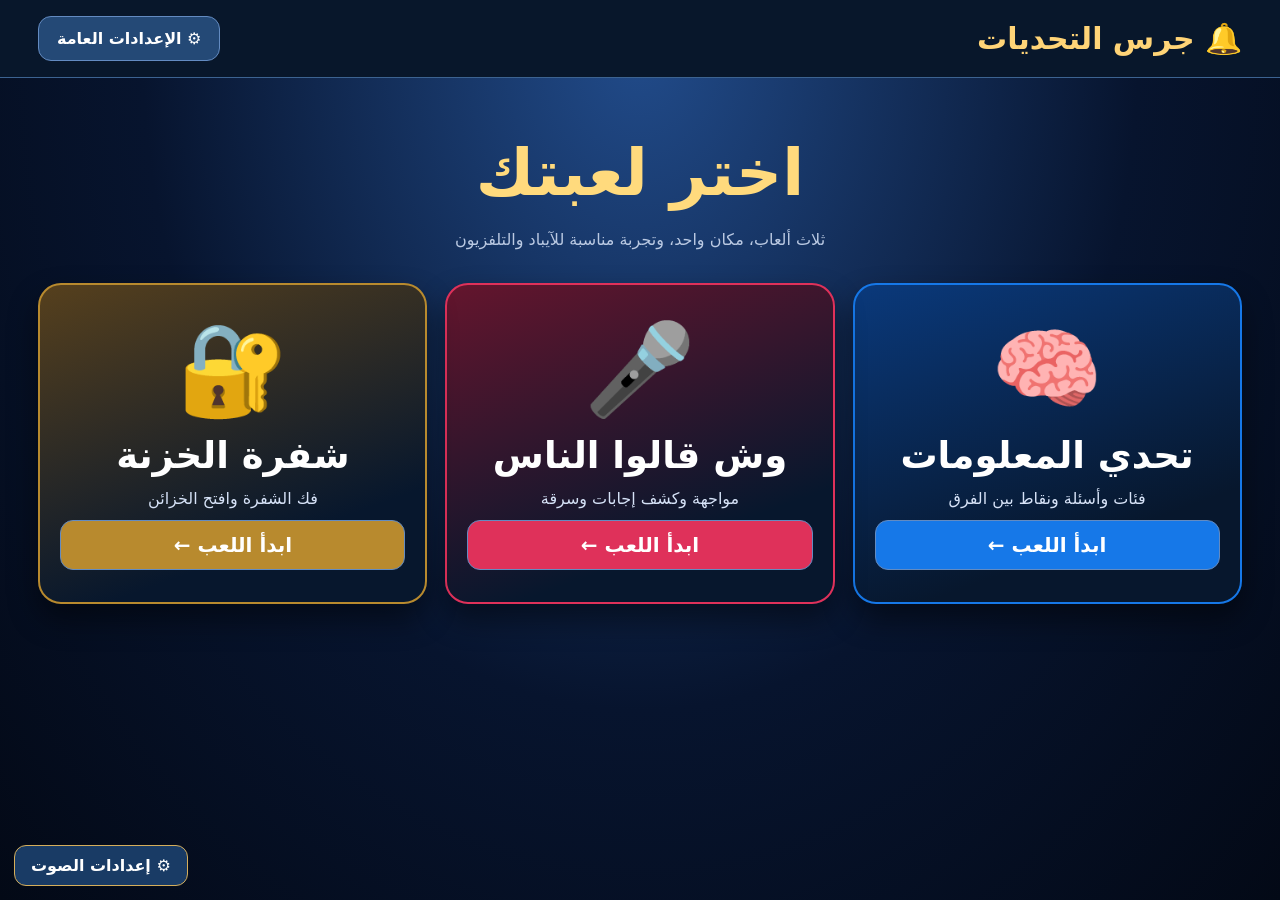
==== index.html @ b18ae9ab "Add files via upload" ====
<!doctype html><html lang="ar" dir="rtl"><head><link rel="apple-touch-icon" sizes="180x180" href="./apple-touch-icon.png"><link rel="icon" type="image/png" href="./favicon.png"><link rel="manifest" href="./manifest.webmanifest"><meta charset="utf-8"><meta name="viewport" content="width=device-width,initial-scale=1,viewport-fit=cover"><title>جرس التحديات | الألعاب الثلاث</title><style>:root{font-family:system-ui,Tahoma,sans-serif;color:#fff;background:#061329}*{box-sizing:border-box}body{margin:0;background:radial-gradient(ellipse at 50% 5%,#214b8a,#07142e 55%,#030916);min-height:100vh}header{display:flex;align-items:center;justify-content:space-between;gap:12px;padding:16px clamp(12px,3vw,38px);background:#08172b;border-bottom:1px solid #3c6391;position:sticky;top:0;z-index:3}header strong{color:#ffd477;font-size:clamp(19px,3vw,30px)}button,a.btn{font:inherit;cursor:pointer;border:1px solid #638bc1;color:#fff;background:#244976;padding:12px 18px;border-radius:13px;font-weight:750}button:focus-visible,a:focus-visible{outline:3px solid #ffda76}main{max-width:1400px;margin:auto;padding:clamp(16px,3vw,40px)}h1{text-align:center;color:#ffda7d;font-size:clamp(32px,5vw,64px);margin:20px 0}p.intro{text-align:center;color:#bbcae3}.cards{display:grid;grid-template-columns:repeat(3,minmax(0,1fr));gap:18px;margin:34px 0}.card{border:2px solid var(--edge);border-radius:23px;background:linear-gradient(160deg,var(--glow),#07172d 75%);padding:32px 20px;min-height:300px;text-align:center;box-shadow:0 15px 30px #0007;display:flex;flex-direction:column;align-items:center;justify-content:space-between;gap:12px}.card .emoji{font-size:clamp(60px,7vw,94px)}.card h2{font-size:clamp(24px,3vw,37px);margin:0}.card p{color:#d6e2f7;margin:0}.card button{width:100%;background:var(--edge);color:#fff;font-size:20px}.panel{max-width:620px;margin:20px auto;background:#102442;border:1px solid #547bb0;border-radius:20px;padding:24px}.setting{display:flex;align-items:center;justify-content:space-between;gap:16px;padding:15px 0;border-bottom:1px solid #ffffff20}.setting input{width:24px;height:24px;accent-color:#ffc75c}.note{color:#b7c9e4;font-size:14px;line-height:1.8}#player{display:none}#player.active{display:block}#playerbar{display:flex;justify-content:space-between;align-items:center;gap:10px;flex-wrap:wrap;padding:10px 16px;background:#0a1b34}#frame{display:block;width:100%;height:calc(100dvh - 78px);min-height:650px;border:0;background:#061329}body.playing header,body.playing main{display:none}body.playing #player{display:block}body.playing{overflow:hidden}body.playing #frame{height:calc(100dvh - 70px);min-height:0}@media(max-width:850px){.cards{grid-template-columns:1fr}.card{min-height:210px;padding:22px}.card .emoji{font-size:65px}header{flex-wrap:wrap}}@media(prefers-reduced-motion:reduce){*{animation:none!important;transition:none!important}}</style><script src="jaras-audio.js" defer></script></head><body><header><strong>🔔 جرس التحديات</strong><button onclick="openSettings()">⚙️ الإعدادات العامة</button></header><main id="home"><h1>اختر لعبتك</h1><p class="intro">ثلاث ألعاب، مكان واحد، وتجربة مناسبة للآيباد والتلفزيون</p><div class="cards"><section class="card" style="--edge:#1678e8;--glow:#0a397b"><div class="emoji">🧠</div><h2>تحدي المعلومات</h2><p>فئات وأسئلة ونقاط بين الفرق</p><button onclick="launch('tahaddi_almalomat')">ابدأ اللعب ←</button></section><section class="card" style="--edge:#df315a;--glow:#64152d"><div class="emoji">🎤</div><h2>وش قالوا الناس</h2><p>مواجهة وكشف إجابات وسرقة</p><button onclick="launch('wesh_galou_alnas')">ابدأ اللعب ←</button></section><section class="card" style="--edge:#b88a2e;--glow:#56401d"><div class="emoji">🔐</div><h2>شفرة الخزنة</h2><p>فك الشفرة وافتح الخزائن</p><button onclick="launch('iftah_alkhazna')">ابدأ اللعب ←</button></section></div><section id="settings" class="panel" hidden><h2>⚙️ الإعدادات العامة</h2><label class="setting">🔊 تشغيل المؤثرات الصوتية <input id="sound" type="checkbox" checked></label><label class="setting">✨ تشغيل الأنيميشن <input id="motion" type="checkbox" checked></label><label class="setting">🖥️ فتح اللعبة بملء الشاشة <input id="full" type="checkbox"></label><p class="note">تُحفظ الخيارات في هذا المتصفح. بعض الألعاب لها تحكم صوتي داخلي مستقل، لذلك قد تحتاج إلى كتمه داخل اللعبة أيضاً. إعدادات المباراة وFirebase تبقى داخل كل لعبة للحفاظ على وظائفها.</p><button onclick="saveSettings()">حفظ الإعدادات</button></section></main><div id="player"><div id="playerbar"><button onclick="backHome()">⌂ قائمة الألعاب</button><strong id="gameTitle">اللعبة</strong><button onclick="toggleFullscreen()">⛶ ملء الشاشة</button></div><iframe id="frame" title="اللعبة" allow="fullscreen; autoplay" allowfullscreen></iframe></div><script>const games={tahaddi_almalomat:'تحدي المعلومات',wesh_galou_alnas:'وش قالوا الناس',iftah_alkhazna:'شفرة الخزنة'};const key='jaras_global_settings';function prefs(){try{return JSON.parse(localStorage.getItem(key)||'{}')}catch(e){return {}}}function openSettings(){let el=document.getElementById('settings');el.hidden=!el.hidden;const p=prefs();document.getElementById('sound').checked=p.sound!==false;document.getElementById('motion').checked=p.motion!==false;document.getElementById('full').checked=p.full===true}function saveSettings(){let p={sound:document.getElementById('sound').checked,motion:document.getElementById('motion').checked,full:document.getElementById('full').checked};localStorage.setItem(key,JSON.stringify(p));if(!p.sound){localStorage.setItem('khazna_sound_v8','off');localStorage.setItem('jaras_sound_muted','1');localStorage.setItem('jaras_champ_mute','1')}else{localStorage.setItem('khazna_sound_v8','on');localStorage.setItem('jaras_sound_muted','0');localStorage.setItem('jaras_champ_mute','0')}document.getElementById('settings').hidden=true}function launch(id){if(!games[id])return;document.getElementById('gameTitle').textContent=games[id];document.getElementById('frame').src=({tahaddi_almalomat:'trivia.html',wesh_galou_alnas:'feud.html',iftah_alkhazna:'vault.html'})[id];document.body.classList.add('playing');if(prefs().full)toggleFullscreen()}function backHome(){document.body.classList.remove('playing');document.getElementById('frame').src='about:blank';if(document.fullscreenElement)document.exitFullscreen().catch(()=>{})}function toggleFullscreen(){if(document.fullscreenElement)document.exitFullscreen().catch(()=>{});else document.documentElement.requestFullscreen?.().catch(()=>{})}</script><style>#jarasAudioControls{position:fixed;bottom:14px;left:14px;z-index:99999;font:16px system-ui;direction:rtl}#jarasAudioControls button{background:#193b65;color:white;border:1px solid #d5ae5b;border-radius:12px;padding:10px 16px;cursor:pointer}#jarasAudioPanel{display:none;background:#0b1d37;color:white;border:1px solid #c8a44b;padding:18px;border-radius:16px;min-width:250px;box-shadow:0 8px 40px #0009}#jarasAudioPanel label{display:block;margin:14px 0}#jarasAudioPanel input[type=range]{width:100%}</style><div id="jarasAudioControls"><div id="jarasAudioPanel" role="group" aria-label="إعدادات الصوت العامة"><b>🔊 صوت الألعاب الثلاث</b><label><input type="checkbox" id="jaEnable"> تشغيل الأصوات</label><label>مستوى الصوت: <span id="jaValue">90%</span><input id="jaVolume" type="range" min="0" max="100" value="90"></label><label><input type="checkbox" id="jaCountdown"> صوت العد التنازلي</label><button id="jaTest" type="button">▶ تجربة الصوت</button><button id="jaClose" type="button">إغلاق</button></div><button id="jaOpen" type="button">⚙️ إعدادات الصوت</button></div><script>(function(){function ready(){const $=id=>document.getElementById(id),api=window.JarasAudio;if(!api)return;const panel=$('jarasAudioPanel'),v=$('jaVolume'),en=$('jaEnable'),cd=$('jaCountdown');function sync(){let s=api.getSettings();en.checked=s.enabled;v.value=s.volume;cd.checked=s.countdown;$('jaValue').textContent=s.volume+'%'}$('jaOpen').onclick=()=>{sync();panel.style.display=panel.style.display==='block'?'none':'block'};$('jaClose').onclick=()=>panel.style.display='none';en.onchange=()=>api.setSettings({enabled:en.checked});cd.onchange=()=>api.setSettings({countdown:cd.checked});v.oninput=()=>{$('jaValue').textContent=v.value+'%';api.setSettings({volume:Number(v.value)})};$('jaTest').onclick=()=>{api.unlock();api.play('win')};sync()}if(document.readyState==='loading')document.addEventListener('DOMContentLoaded',ready);else ready()})();</script></body></html>
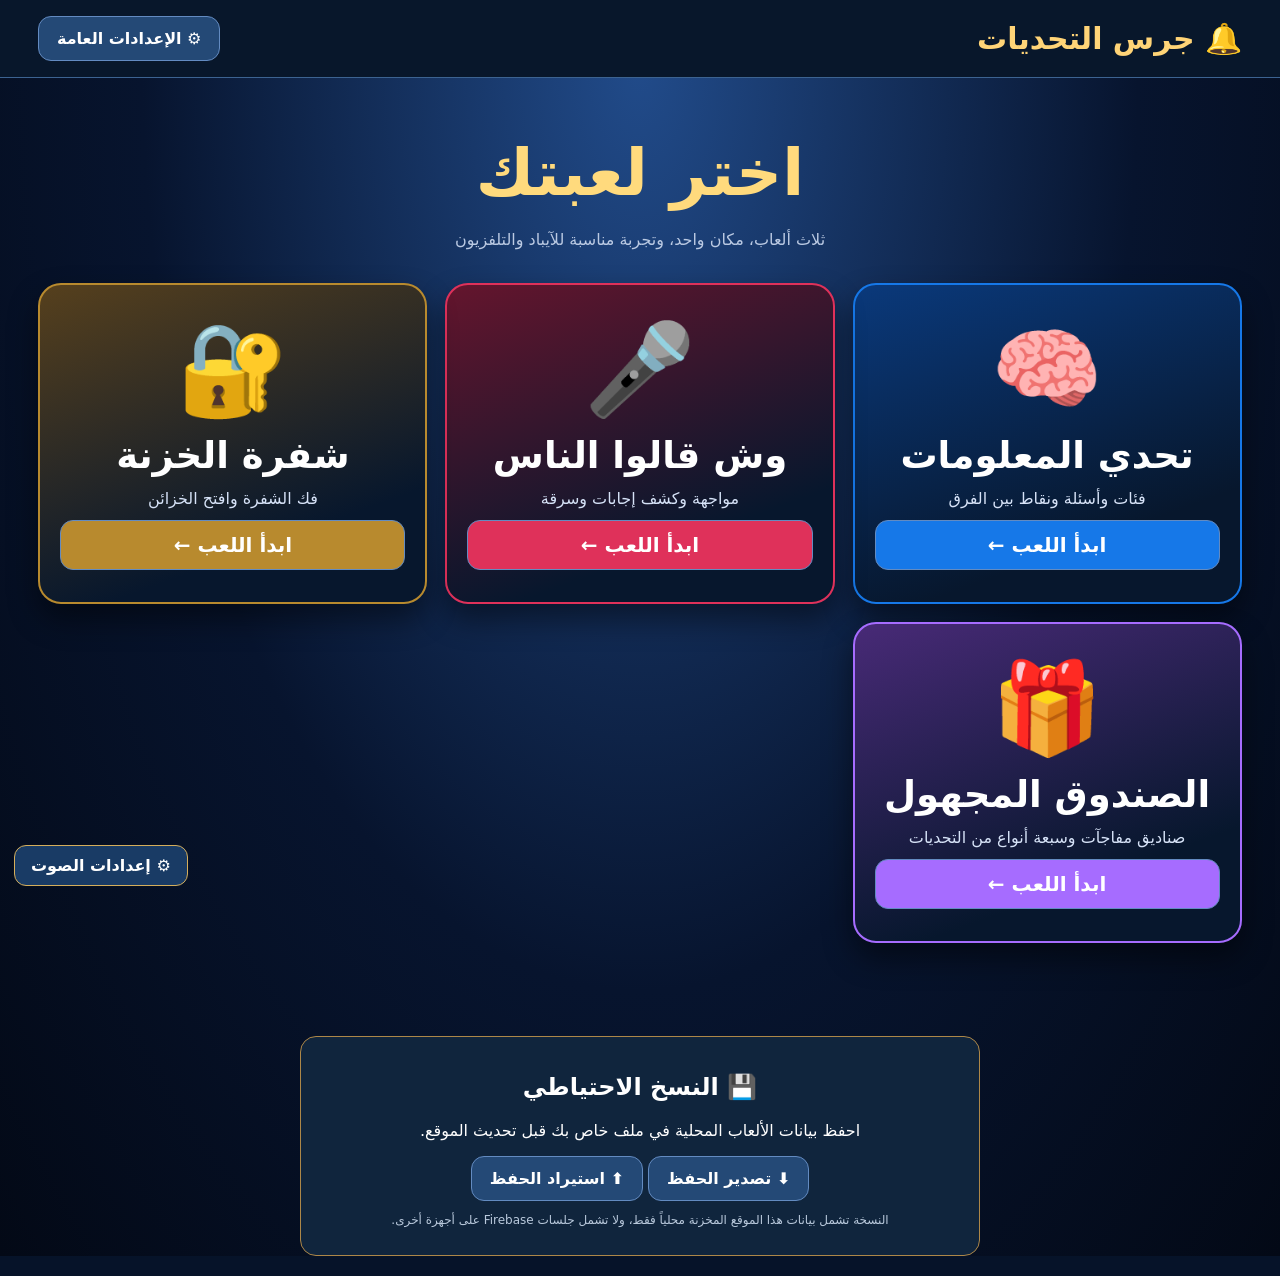
==== commit 14df683e: "Add files via upload" ====
--- a/index.html
+++ b/index.html
@@ -1 +1 @@
-<!doctype html><html lang="ar" dir="rtl"><head><link rel="apple-touch-icon" sizes="180x180" href="./apple-touch-icon.png"><link rel="icon" type="image/png" href="./favicon.png"><link rel="manifest" href="./manifest.webmanifest"><meta charset="utf-8"><meta name="viewport" content="width=device-width,initial-scale=1,viewport-fit=cover"><title>جرس التحديات | الألعاب الثلاث</title><style>:root{font-family:system-ui,Tahoma,sans-serif;color:#fff;background:#061329}*{box-sizing:border-box}body{margin:0;background:radial-gradient(ellipse at 50% 5%,#214b8a,#07142e 55%,#030916);min-height:100vh}header{display:flex;align-items:center;justify-content:space-between;gap:12px;padding:16px clamp(12px,3vw,38px);background:#08172b;border-bottom:1px solid #3c6391;position:sticky;top:0;z-index:3}header strong{color:#ffd477;font-size:clamp(19px,3vw,30px)}button,a.btn{font:inherit;cursor:pointer;border:1px solid #638bc1;color:#fff;background:#244976;padding:12px 18px;border-radius:13px;font-weight:750}button:focus-visible,a:focus-visible{outline:3px solid #ffda76}main{max-width:1400px;margin:auto;padding:clamp(16px,3vw,40px)}h1{text-align:center;color:#ffda7d;font-size:clamp(32px,5vw,64px);margin:20px 0}p.intro{text-align:center;color:#bbcae3}.cards{display:grid;grid-template-columns:repeat(3,minmax(0,1fr));gap:18px;margin:34px 0}.card{border:2px solid var(--edge);border-radius:23px;background:linear-gradient(160deg,var(--glow),#07172d 75%);padding:32px 20px;min-height:300px;text-align:center;box-shadow:0 15px 30px #0007;display:flex;flex-direction:column;align-items:center;justify-content:space-between;gap:12px}.card .emoji{font-size:clamp(60px,7vw,94px)}.card h2{font-size:clamp(24px,3vw,37px);margin:0}.card p{color:#d6e2f7;margin:0}.card button{width:100%;background:var(--edge);color:#fff;font-size:20px}.panel{max-width:620px;margin:20px auto;background:#102442;border:1px solid #547bb0;border-radius:20px;padding:24px}.setting{display:flex;align-items:center;justify-content:space-between;gap:16px;padding:15px 0;border-bottom:1px solid #ffffff20}.setting input{width:24px;height:24px;accent-color:#ffc75c}.note{color:#b7c9e4;font-size:14px;line-height:1.8}#player{display:none}#player.active{display:block}#playerbar{display:flex;justify-content:space-between;align-items:center;gap:10px;flex-wrap:wrap;padding:10px 16px;background:#0a1b34}#frame{display:block;width:100%;height:calc(100dvh - 78px);min-height:650px;border:0;background:#061329}body.playing header,body.playing main{display:none}body.playing #player{display:block}body.playing{overflow:hidden}body.playing #frame{height:calc(100dvh - 70px);min-height:0}@media(max-width:850px){.cards{grid-template-columns:1fr}.card{min-height:210px;padding:22px}.card .emoji{font-size:65px}header{flex-wrap:wrap}}@media(prefers-reduced-motion:reduce){*{animation:none!important;transition:none!important}}</style><script src="jaras-audio.js" defer></script></head><body><header><strong>🔔 جرس التحديات</strong><button onclick="openSettings()">⚙️ الإعدادات العامة</button></header><main id="home"><h1>اختر لعبتك</h1><p class="intro">ثلاث ألعاب، مكان واحد، وتجربة مناسبة للآيباد والتلفزيون</p><div class="cards"><section class="card" style="--edge:#1678e8;--glow:#0a397b"><div class="emoji">🧠</div><h2>تحدي المعلومات</h2><p>فئات وأسئلة ونقاط بين الفرق</p><button onclick="launch('tahaddi_almalomat')">ابدأ اللعب ←</button></section><section class="card" style="--edge:#df315a;--glow:#64152d"><div class="emoji">🎤</div><h2>وش قالوا الناس</h2><p>مواجهة وكشف إجابات وسرقة</p><button onclick="launch('wesh_galou_alnas')">ابدأ اللعب ←</button></section><section class="card" style="--edge:#b88a2e;--glow:#56401d"><div class="emoji">🔐</div><h2>شفرة الخزنة</h2><p>فك الشفرة وافتح الخزائن</p><button onclick="launch('iftah_alkhazna')">ابدأ اللعب ←</button></section></div><section id="settings" class="panel" hidden><h2>⚙️ الإعدادات العامة</h2><label class="setting">🔊 تشغيل المؤثرات الصوتية <input id="sound" type="checkbox" checked></label><label class="setting">✨ تشغيل الأنيميشن <input id="motion" type="checkbox" checked></label><label class="setting">🖥️ فتح اللعبة بملء الشاشة <input id="full" type="checkbox"></label><p class="note">تُحفظ الخيارات في هذا المتصفح. بعض الألعاب لها تحكم صوتي داخلي مستقل، لذلك قد تحتاج إلى كتمه داخل اللعبة أيضاً. إعدادات المباراة وFirebase تبقى داخل كل لعبة للحفاظ على وظائفها.</p><button onclick="saveSettings()">حفظ الإعدادات</button></section></main><div id="player"><div id="playerbar"><button onclick="backHome()">⌂ قائمة الألعاب</button><strong id="gameTitle">اللعبة</strong><button onclick="toggleFullscreen()">⛶ ملء الشاشة</button></div><iframe id="frame" title="اللعبة" allow="fullscreen; autoplay" allowfullscreen></iframe></div><script>const games={tahaddi_almalomat:'تحدي المعلومات',wesh_galou_alnas:'وش قالوا الناس',iftah_alkhazna:'شفرة الخزنة'};const key='jaras_global_settings';function prefs(){try{return JSON.parse(localStorage.getItem(key)||'{}')}catch(e){return {}}}function openSettings(){let el=document.getElementById('settings');el.hidden=!el.hidden;const p=prefs();document.getElementById('sound').checked=p.sound!==false;document.getElementById('motion').checked=p.motion!==false;document.getElementById('full').checked=p.full===true}function saveSettings(){let p={sound:document.getElementById('sound').checked,motion:document.getElementById('motion').checked,full:document.getElementById('full').checked};localStorage.setItem(key,JSON.stringify(p));if(!p.sound){localStorage.setItem('khazna_sound_v8','off');localStorage.setItem('jaras_sound_muted','1');localStorage.setItem('jaras_champ_mute','1')}else{localStorage.setItem('khazna_sound_v8','on');localStorage.setItem('jaras_sound_muted','0');localStorage.setItem('jaras_champ_mute','0')}document.getElementById('settings').hidden=true}function launch(id){if(!games[id])return;document.getElementById('gameTitle').textContent=games[id];document.getElementById('frame').src=({tahaddi_almalomat:'trivia.html',wesh_galou_alnas:'feud.html',iftah_alkhazna:'vault.html'})[id];document.body.classList.add('playing');if(prefs().full)toggleFullscreen()}function backHome(){document.body.classList.remove('playing');document.getElementById('frame').src='about:blank';if(document.fullscreenElement)document.exitFullscreen().catch(()=>{})}function toggleFullscreen(){if(document.fullscreenElement)document.exitFullscreen().catch(()=>{});else document.documentElement.requestFullscreen?.().catch(()=>{})}</script><style>#jarasAudioControls{position:fixed;bottom:14px;left:14px;z-index:99999;font:16px system-ui;direction:rtl}#jarasAudioControls button{background:#193b65;color:white;border:1px solid #d5ae5b;border-radius:12px;padding:10px 16px;cursor:pointer}#jarasAudioPanel{display:none;background:#0b1d37;color:white;border:1px solid #c8a44b;padding:18px;border-radius:16px;min-width:250px;box-shadow:0 8px 40px #0009}#jarasAudioPanel label{display:block;margin:14px 0}#jarasAudioPanel input[type=range]{width:100%}</style><div id="jarasAudioControls"><div id="jarasAudioPanel" role="group" aria-label="إعدادات الصوت العامة"><b>🔊 صوت الألعاب الثلاث</b><label><input type="checkbox" id="jaEnable"> تشغيل الأصوات</label><label>مستوى الصوت: <span id="jaValue">90%</span><input id="jaVolume" type="range" min="0" max="100" value="90"></label><label><input type="checkbox" id="jaCountdown"> صوت العد التنازلي</label><button id="jaTest" type="button">▶ تجربة الصوت</button><button id="jaClose" type="button">إغلاق</button></div><button id="jaOpen" type="button">⚙️ إعدادات الصوت</button></div><script>(function(){function ready(){const $=id=>document.getElementById(id),api=window.JarasAudio;if(!api)return;const panel=$('jarasAudioPanel'),v=$('jaVolume'),en=$('jaEnable'),cd=$('jaCountdown');function sync(){let s=api.getSettings();en.checked=s.enabled;v.value=s.volume;cd.checked=s.countdown;$('jaValue').textContent=s.volume+'%'}$('jaOpen').onclick=()=>{sync();panel.style.display=panel.style.display==='block'?'none':'block'};$('jaClose').onclick=()=>panel.style.display='none';en.onchange=()=>api.setSettings({enabled:en.checked});cd.onchange=()=>api.setSettings({countdown:cd.checked});v.oninput=()=>{$('jaValue').textContent=v.value+'%';api.setSettings({volume:Number(v.value)})};$('jaTest').onclick=()=>{api.unlock();api.play('win')};sync()}if(document.readyState==='loading')document.addEventListener('DOMContentLoaded',ready);else ready()})();</script></body></html>+<!doctype html><html lang="ar" dir="rtl"><head><meta charset="utf-8"><meta name="viewport" content="width=device-width,initial-scale=1,viewport-fit=cover"><title>جرس التحديات | الألعاب الثلاث</title><style>:root{font-family:system-ui,Tahoma,sans-serif;color:#fff;background:#061329}*{box-sizing:border-box}body{margin:0;background:radial-gradient(ellipse at 50% 5%,#214b8a,#07142e 55%,#030916);min-height:100vh}header{display:flex;align-items:center;justify-content:space-between;gap:12px;padding:16px clamp(12px,3vw,38px);background:#08172b;border-bottom:1px solid #3c6391;position:sticky;top:0;z-index:3}header strong{color:#ffd477;font-size:clamp(19px,3vw,30px)}button,a.btn{font:inherit;cursor:pointer;border:1px solid #638bc1;color:#fff;background:#244976;padding:12px 18px;border-radius:13px;font-weight:750}button:focus-visible,a:focus-visible{outline:3px solid #ffda76}main{max-width:1400px;margin:auto;padding:clamp(16px,3vw,40px)}h1{text-align:center;color:#ffda7d;font-size:clamp(32px,5vw,64px);margin:20px 0}p.intro{text-align:center;color:#bbcae3}.cards{display:grid;grid-template-columns:repeat(3,minmax(0,1fr));gap:18px;margin:34px 0}.card{border:2px solid var(--edge);border-radius:23px;background:linear-gradient(160deg,var(--glow),#07172d 75%);padding:32px 20px;min-height:300px;text-align:center;box-shadow:0 15px 30px #0007;display:flex;flex-direction:column;align-items:center;justify-content:space-between;gap:12px}.card .emoji{font-size:clamp(60px,7vw,94px)}.card h2{font-size:clamp(24px,3vw,37px);margin:0}.card p{color:#d6e2f7;margin:0}.card button{width:100%;background:var(--edge);color:#fff;font-size:20px}.panel{max-width:620px;margin:20px auto;background:#102442;border:1px solid #547bb0;border-radius:20px;padding:24px}.setting{display:flex;align-items:center;justify-content:space-between;gap:16px;padding:15px 0;border-bottom:1px solid #ffffff20}.setting input{width:24px;height:24px;accent-color:#ffc75c}.note{color:#b7c9e4;font-size:14px;line-height:1.8}#player{display:none}#player.active{display:block}#playerbar{display:flex;justify-content:space-between;align-items:center;gap:10px;flex-wrap:wrap;padding:10px 16px;background:#0a1b34}#frame{display:block;width:100%;height:calc(100dvh - 78px);min-height:650px;border:0;background:#061329}body.playing header,body.playing main{display:none}body.playing #player{display:block}body.playing{overflow:hidden}body.playing #frame{height:calc(100dvh - 70px);min-height:0}@media(max-width:850px){.cards{grid-template-columns:1fr}.card{min-height:210px;padding:22px}.card .emoji{font-size:65px}header{flex-wrap:wrap}}@media(prefers-reduced-motion:reduce){*{animation:none!important;transition:none!important}}</style><script src="jaras-audio.js" defer></script></head><body><header><strong>🔔 جرس التحديات</strong><button onclick="openSettings()">⚙️ الإعدادات العامة</button></header><main id="home"><h1>اختر لعبتك</h1><p class="intro">ثلاث ألعاب، مكان واحد، وتجربة مناسبة للآيباد والتلفزيون</p><div class="cards"><section class="card" style="--edge:#1678e8;--glow:#0a397b"><div class="emoji">🧠</div><h2>تحدي المعلومات</h2><p>فئات وأسئلة ونقاط بين الفرق</p><button onclick="launch('tahaddi_almalomat')">ابدأ اللعب ←</button></section><section class="card" style="--edge:#df315a;--glow:#64152d"><div class="emoji">🎤</div><h2>وش قالوا الناس</h2><p>مواجهة وكشف إجابات وسرقة</p><button onclick="launch('wesh_galou_alnas')">ابدأ اللعب ←</button></section><section class="card" style="--edge:#b88a2e;--glow:#56401d"><div class="emoji">🔐</div><h2>شفرة الخزنة</h2><p>فك الشفرة وافتح الخزائن</p><button onclick="launch('iftah_alkhazna')">ابدأ اللعب ←</button></section><section class="card" style="--edge:#a66cff;--glow:#482a77"><div class="emoji">🎁</div><h2>الصندوق المجهول</h2><p>صناديق مفاجآت وسبعة أنواع من التحديات</p><button onclick="launch('mystery_box')">ابدأ اللعب ←</button></section></div><section id="settings" class="panel" hidden><h2>⚙️ الإعدادات العامة</h2><label class="setting">🔊 تشغيل المؤثرات الصوتية <input id="sound" type="checkbox" checked></label><label class="setting">✨ تشغيل الأنيميشن <input id="motion" type="checkbox" checked></label><label class="setting">🖥️ فتح اللعبة بملء الشاشة <input id="full" type="checkbox"></label><p class="note">تُحفظ الخيارات في هذا المتصفح. بعض الألعاب لها تحكم صوتي داخلي مستقل، لذلك قد تحتاج إلى كتمه داخل اللعبة أيضاً. إعدادات المباراة وFirebase تبقى داخل كل لعبة للحفاظ على وظائفها.</p><button onclick="saveSettings()">حفظ الإعدادات</button></section></main><div id="player"><div id="playerbar"><button onclick="backHome()">⌂ قائمة الألعاب</button><strong id="gameTitle">اللعبة</strong><button onclick="toggleFullscreen()">⛶ ملء الشاشة</button></div><iframe id="frame" title="اللعبة" allow="fullscreen; autoplay" allowfullscreen></iframe></div><script>const games={tahaddi_almalomat:'تحدي المعلومات',wesh_galou_alnas:'وش قالوا الناس',iftah_alkhazna:'شفرة الخزنة',mystery_box:'الصندوق المجهول'};const key='jaras_global_settings';function prefs(){try{return JSON.parse(localStorage.getItem(key)||'{}')}catch(e){return {}}}function openSettings(){let el=document.getElementById('settings');el.hidden=!el.hidden;const p=prefs();document.getElementById('sound').checked=p.sound!==false;document.getElementById('motion').checked=p.motion!==false;document.getElementById('full').checked=p.full===true}function saveSettings(){let p={sound:document.getElementById('sound').checked,motion:document.getElementById('motion').checked,full:document.getElementById('full').checked};localStorage.setItem(key,JSON.stringify(p));if(!p.sound){localStorage.setItem('khazna_sound_v8','off');localStorage.setItem('jaras_sound_muted','1');localStorage.setItem('jaras_champ_mute','1')}else{localStorage.setItem('khazna_sound_v8','on');localStorage.setItem('jaras_sound_muted','0');localStorage.setItem('jaras_champ_mute','0')}document.getElementById('settings').hidden=true}function launch(id){if(!games[id])return;document.getElementById('gameTitle').textContent=games[id];document.getElementById('frame').src=({tahaddi_almalomat:'trivia.html',wesh_galou_alnas:'feud.html',iftah_alkhazna:'vault.html',mystery_box:'mystery.html'})[id];document.body.classList.add('playing');if(prefs().full)toggleFullscreen()}function backHome(){document.body.classList.remove('playing');document.getElementById('frame').src='about:blank';if(document.fullscreenElement)document.exitFullscreen().catch(()=>{})}function toggleFullscreen(){if(document.fullscreenElement)document.exitFullscreen().catch(()=>{});else document.documentElement.requestFullscreen?.().catch(()=>{})}</script><style>#jarasAudioControls{position:fixed;bottom:14px;left:14px;z-index:99999;font:16px system-ui;direction:rtl}#jarasAudioControls button{background:#193b65;color:white;border:1px solid #d5ae5b;border-radius:12px;padding:10px 16px;cursor:pointer}#jarasAudioPanel{display:none;background:#0b1d37;color:white;border:1px solid #c8a44b;padding:18px;border-radius:16px;min-width:250px;box-shadow:0 8px 40px #0009}#jarasAudioPanel label{display:block;margin:14px 0}#jarasAudioPanel input[type=range]{width:100%}</style><div id="jarasAudioControls"><div id="jarasAudioPanel" role="group" aria-label="إعدادات الصوت العامة"><b>🔊 صوت الألعاب الثلاث</b><label><input type="checkbox" id="jaEnable"> تشغيل الأصوات</label><label>مستوى الصوت: <span id="jaValue">90%</span><input id="jaVolume" type="range" min="0" max="100" value="90"></label><label><input type="checkbox" id="jaCountdown"> صوت العد التنازلي</label><button id="jaTest" type="button">▶ تجربة الصوت</button><button id="jaClose" type="button">إغلاق</button></div><button id="jaOpen" type="button">⚙️ إعدادات الصوت</button></div><script>(function(){function ready(){const $=id=>document.getElementById(id),api=window.JarasAudio;if(!api)return;const panel=$('jarasAudioPanel'),v=$('jaVolume'),en=$('jaEnable'),cd=$('jaCountdown');function sync(){let s=api.getSettings();en.checked=s.enabled;v.value=s.volume;cd.checked=s.countdown;$('jaValue').textContent=s.volume+'%'}$('jaOpen').onclick=()=>{sync();panel.style.display=panel.style.display==='block'?'none':'block'};$('jaClose').onclick=()=>panel.style.display='none';en.onchange=()=>api.setSettings({enabled:en.checked});cd.onchange=()=>api.setSettings({countdown:cd.checked});v.oninput=()=>{$('jaValue').textContent=v.value+'%';api.setSettings({volume:Number(v.value)})};$('jaTest').onclick=()=>{api.unlock();api.play('win')};sync()}if(document.readyState==='loading')document.addEventListener('DOMContentLoaded',ready);else ready()})();</script><section id="v53backup" style="margin:20px auto;max-width:680px;text-align:center;background:#10253d;border:1px solid #ad8748;border-radius:16px;padding:16px;color:white"><h2>💾 النسخ الاحتياطي</h2><p>احفظ بيانات الألعاب المحلية في ملف خاص بك قبل تحديث الموقع.</p><button id="v53export">⬇️ تصدير الحفظ</button> <button id="v53import">⬆️ استيراد الحفظ</button><input type="file" id="v53file" accept="application/json" hidden><p style="font-size:12px;color:#b9c9dc">النسخة تشمل بيانات هذا الموقع المخزنة محلياً فقط، ولا تشمل جلسات Firebase على أجهزة أخرى.</p></section><script src="jaras-v53.js"></script><script>if('serviceWorker' in navigator)window.addEventListener('load',()=>navigator.serviceWorker.register('./service-worker.js').catch(()=>{}));</script></body></html>
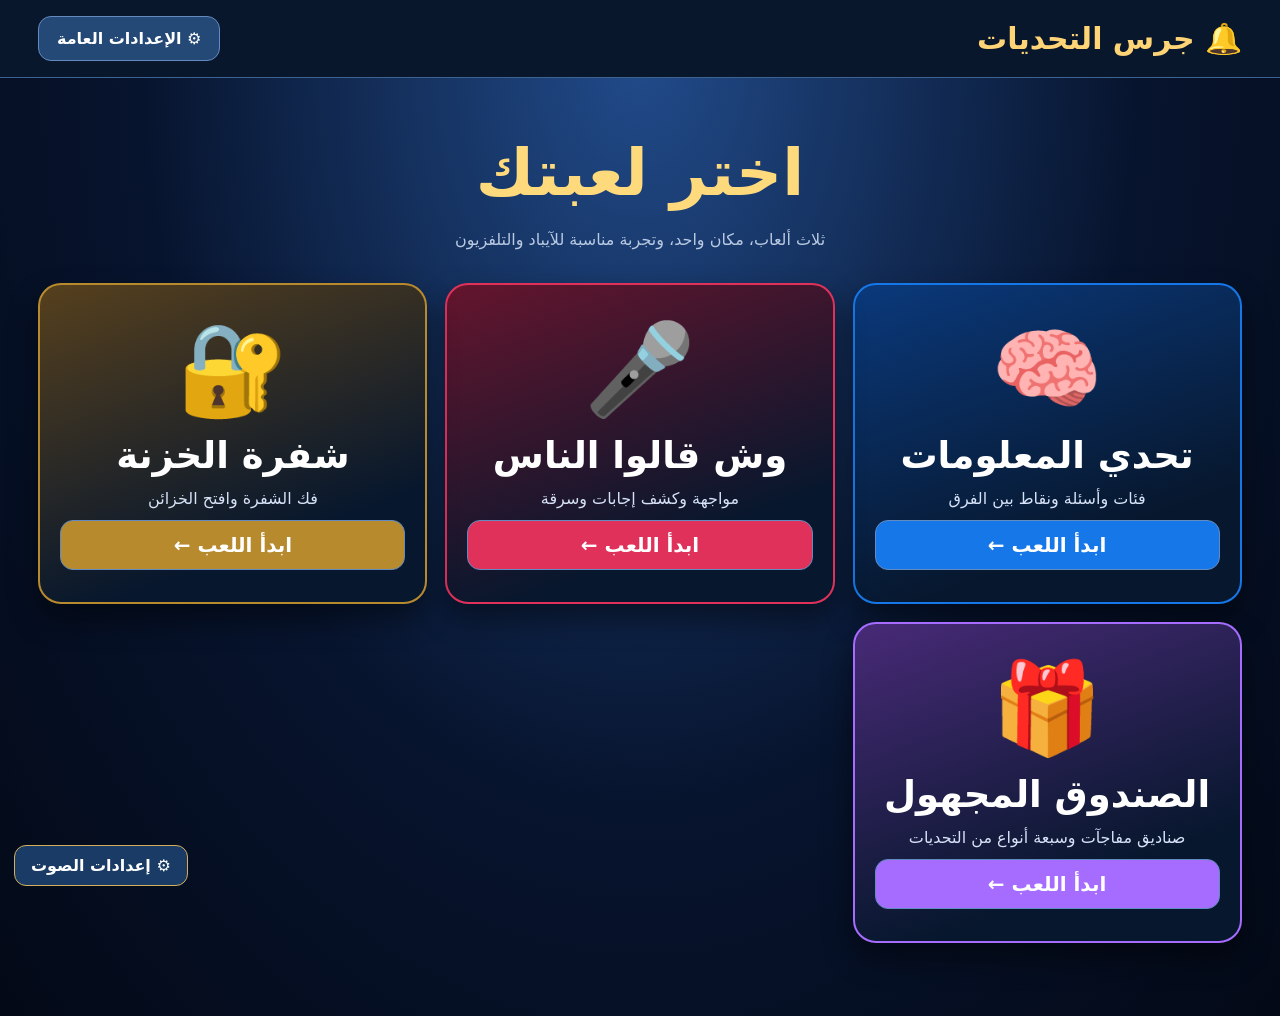
==== commit 826d0f8e: "Add files via upload" ====
--- a/index.html
+++ b/index.html
@@ -1 +1 @@
-<!doctype html><html lang="ar" dir="rtl"><head><meta charset="utf-8"><meta name="viewport" content="width=device-width,initial-scale=1,viewport-fit=cover"><title>جرس التحديات | الألعاب الثلاث</title><style>:root{font-family:system-ui,Tahoma,sans-serif;color:#fff;background:#061329}*{box-sizing:border-box}body{margin:0;background:radial-gradient(ellipse at 50% 5%,#214b8a,#07142e 55%,#030916);min-height:100vh}header{display:flex;align-items:center;justify-content:space-between;gap:12px;padding:16px clamp(12px,3vw,38px);background:#08172b;border-bottom:1px solid #3c6391;position:sticky;top:0;z-index:3}header strong{color:#ffd477;font-size:clamp(19px,3vw,30px)}button,a.btn{font:inherit;cursor:pointer;border:1px solid #638bc1;color:#fff;background:#244976;padding:12px 18px;border-radius:13px;font-weight:750}button:focus-visible,a:focus-visible{outline:3px solid #ffda76}main{max-width:1400px;margin:auto;padding:clamp(16px,3vw,40px)}h1{text-align:center;color:#ffda7d;font-size:clamp(32px,5vw,64px);margin:20px 0}p.intro{text-align:center;color:#bbcae3}.cards{display:grid;grid-template-columns:repeat(3,minmax(0,1fr));gap:18px;margin:34px 0}.card{border:2px solid var(--edge);border-radius:23px;background:linear-gradient(160deg,var(--glow),#07172d 75%);padding:32px 20px;min-height:300px;text-align:center;box-shadow:0 15px 30px #0007;display:flex;flex-direction:column;align-items:center;justify-content:space-between;gap:12px}.card .emoji{font-size:clamp(60px,7vw,94px)}.card h2{font-size:clamp(24px,3vw,37px);margin:0}.card p{color:#d6e2f7;margin:0}.card button{width:100%;background:var(--edge);color:#fff;font-size:20px}.panel{max-width:620px;margin:20px auto;background:#102442;border:1px solid #547bb0;border-radius:20px;padding:24px}.setting{display:flex;align-items:center;justify-content:space-between;gap:16px;padding:15px 0;border-bottom:1px solid #ffffff20}.setting input{width:24px;height:24px;accent-color:#ffc75c}.note{color:#b7c9e4;font-size:14px;line-height:1.8}#player{display:none}#player.active{display:block}#playerbar{display:flex;justify-content:space-between;align-items:center;gap:10px;flex-wrap:wrap;padding:10px 16px;background:#0a1b34}#frame{display:block;width:100%;height:calc(100dvh - 78px);min-height:650px;border:0;background:#061329}body.playing header,body.playing main{display:none}body.playing #player{display:block}body.playing{overflow:hidden}body.playing #frame{height:calc(100dvh - 70px);min-height:0}@media(max-width:850px){.cards{grid-template-columns:1fr}.card{min-height:210px;padding:22px}.card .emoji{font-size:65px}header{flex-wrap:wrap}}@media(prefers-reduced-motion:reduce){*{animation:none!important;transition:none!important}}</style><script src="jaras-audio.js" defer></script></head><body><header><strong>🔔 جرس التحديات</strong><button onclick="openSettings()">⚙️ الإعدادات العامة</button></header><main id="home"><h1>اختر لعبتك</h1><p class="intro">ثلاث ألعاب، مكان واحد، وتجربة مناسبة للآيباد والتلفزيون</p><div class="cards"><section class="card" style="--edge:#1678e8;--glow:#0a397b"><div class="emoji">🧠</div><h2>تحدي المعلومات</h2><p>فئات وأسئلة ونقاط بين الفرق</p><button onclick="launch('tahaddi_almalomat')">ابدأ اللعب ←</button></section><section class="card" style="--edge:#df315a;--glow:#64152d"><div class="emoji">🎤</div><h2>وش قالوا الناس</h2><p>مواجهة وكشف إجابات وسرقة</p><button onclick="launch('wesh_galou_alnas')">ابدأ اللعب ←</button></section><section class="card" style="--edge:#b88a2e;--glow:#56401d"><div class="emoji">🔐</div><h2>شفرة الخزنة</h2><p>فك الشفرة وافتح الخزائن</p><button onclick="launch('iftah_alkhazna')">ابدأ اللعب ←</button></section><section class="card" style="--edge:#a66cff;--glow:#482a77"><div class="emoji">🎁</div><h2>الصندوق المجهول</h2><p>صناديق مفاجآت وسبعة أنواع من التحديات</p><button onclick="launch('mystery_box')">ابدأ اللعب ←</button></section></div><section id="settings" class="panel" hidden><h2>⚙️ الإعدادات العامة</h2><label class="setting">🔊 تشغيل المؤثرات الصوتية <input id="sound" type="checkbox" checked></label><label class="setting">✨ تشغيل الأنيميشن <input id="motion" type="checkbox" checked></label><label class="setting">🖥️ فتح اللعبة بملء الشاشة <input id="full" type="checkbox"></label><p class="note">تُحفظ الخيارات في هذا المتصفح. بعض الألعاب لها تحكم صوتي داخلي مستقل، لذلك قد تحتاج إلى كتمه داخل اللعبة أيضاً. إعدادات المباراة وFirebase تبقى داخل كل لعبة للحفاظ على وظائفها.</p><button onclick="saveSettings()">حفظ الإعدادات</button></section></main><div id="player"><div id="playerbar"><button onclick="backHome()">⌂ قائمة الألعاب</button><strong id="gameTitle">اللعبة</strong><button onclick="toggleFullscreen()">⛶ ملء الشاشة</button></div><iframe id="frame" title="اللعبة" allow="fullscreen; autoplay" allowfullscreen></iframe></div><script>const games={tahaddi_almalomat:'تحدي المعلومات',wesh_galou_alnas:'وش قالوا الناس',iftah_alkhazna:'شفرة الخزنة',mystery_box:'الصندوق المجهول'};const key='jaras_global_settings';function prefs(){try{return JSON.parse(localStorage.getItem(key)||'{}')}catch(e){return {}}}function openSettings(){let el=document.getElementById('settings');el.hidden=!el.hidden;const p=prefs();document.getElementById('sound').checked=p.sound!==false;document.getElementById('motion').checked=p.motion!==false;document.getElementById('full').checked=p.full===true}function saveSettings(){let p={sound:document.getElementById('sound').checked,motion:document.getElementById('motion').checked,full:document.getElementById('full').checked};localStorage.setItem(key,JSON.stringify(p));if(!p.sound){localStorage.setItem('khazna_sound_v8','off');localStorage.setItem('jaras_sound_muted','1');localStorage.setItem('jaras_champ_mute','1')}else{localStorage.setItem('khazna_sound_v8','on');localStorage.setItem('jaras_sound_muted','0');localStorage.setItem('jaras_champ_mute','0')}document.getElementById('settings').hidden=true}function launch(id){if(!games[id])return;document.getElementById('gameTitle').textContent=games[id];document.getElementById('frame').src=({tahaddi_almalomat:'trivia.html',wesh_galou_alnas:'feud.html',iftah_alkhazna:'vault.html',mystery_box:'mystery.html'})[id];document.body.classList.add('playing');if(prefs().full)toggleFullscreen()}function backHome(){document.body.classList.remove('playing');document.getElementById('frame').src='about:blank';if(document.fullscreenElement)document.exitFullscreen().catch(()=>{})}function toggleFullscreen(){if(document.fullscreenElement)document.exitFullscreen().catch(()=>{});else document.documentElement.requestFullscreen?.().catch(()=>{})}</script><style>#jarasAudioControls{position:fixed;bottom:14px;left:14px;z-index:99999;font:16px system-ui;direction:rtl}#jarasAudioControls button{background:#193b65;color:white;border:1px solid #d5ae5b;border-radius:12px;padding:10px 16px;cursor:pointer}#jarasAudioPanel{display:none;background:#0b1d37;color:white;border:1px solid #c8a44b;padding:18px;border-radius:16px;min-width:250px;box-shadow:0 8px 40px #0009}#jarasAudioPanel label{display:block;margin:14px 0}#jarasAudioPanel input[type=range]{width:100%}</style><div id="jarasAudioControls"><div id="jarasAudioPanel" role="group" aria-label="إعدادات الصوت العامة"><b>🔊 صوت الألعاب الثلاث</b><label><input type="checkbox" id="jaEnable"> تشغيل الأصوات</label><label>مستوى الصوت: <span id="jaValue">90%</span><input id="jaVolume" type="range" min="0" max="100" value="90"></label><label><input type="checkbox" id="jaCountdown"> صوت العد التنازلي</label><button id="jaTest" type="button">▶ تجربة الصوت</button><button id="jaClose" type="button">إغلاق</button></div><button id="jaOpen" type="button">⚙️ إعدادات الصوت</button></div><script>(function(){function ready(){const $=id=>document.getElementById(id),api=window.JarasAudio;if(!api)return;const panel=$('jarasAudioPanel'),v=$('jaVolume'),en=$('jaEnable'),cd=$('jaCountdown');function sync(){let s=api.getSettings();en.checked=s.enabled;v.value=s.volume;cd.checked=s.countdown;$('jaValue').textContent=s.volume+'%'}$('jaOpen').onclick=()=>{sync();panel.style.display=panel.style.display==='block'?'none':'block'};$('jaClose').onclick=()=>panel.style.display='none';en.onchange=()=>api.setSettings({enabled:en.checked});cd.onchange=()=>api.setSettings({countdown:cd.checked});v.oninput=()=>{$('jaValue').textContent=v.value+'%';api.setSettings({volume:Number(v.value)})};$('jaTest').onclick=()=>{api.unlock();api.play('win')};sync()}if(document.readyState==='loading')document.addEventListener('DOMContentLoaded',ready);else ready()})();</script><section id="v53backup" style="margin:20px auto;max-width:680px;text-align:center;background:#10253d;border:1px solid #ad8748;border-radius:16px;padding:16px;color:white"><h2>💾 النسخ الاحتياطي</h2><p>احفظ بيانات الألعاب المحلية في ملف خاص بك قبل تحديث الموقع.</p><button id="v53export">⬇️ تصدير الحفظ</button> <button id="v53import">⬆️ استيراد الحفظ</button><input type="file" id="v53file" accept="application/json" hidden><p style="font-size:12px;color:#b9c9dc">النسخة تشمل بيانات هذا الموقع المخزنة محلياً فقط، ولا تشمل جلسات Firebase على أجهزة أخرى.</p></section><script src="jaras-v53.js"></script><script>if('serviceWorker' in navigator)window.addEventListener('load',()=>navigator.serviceWorker.register('./service-worker.js').catch(()=>{}));</script></body></html>+<!doctype html><html lang="ar" dir="rtl"><head><meta charset="utf-8"><meta name="viewport" content="width=device-width,initial-scale=1,viewport-fit=cover"><title>جرس التحديات | الألعاب الأربع</title><style>:root{font-family:system-ui,Tahoma,sans-serif;color:#fff;background:#061329}*{box-sizing:border-box}body{margin:0;background:radial-gradient(ellipse at 50% 5%,#214b8a,#07142e 55%,#030916);min-height:100vh}header{display:flex;align-items:center;justify-content:space-between;gap:12px;padding:16px clamp(12px,3vw,38px);background:#08172b;border-bottom:1px solid #3c6391;position:sticky;top:0;z-index:3}header strong{color:#ffd477;font-size:clamp(19px,3vw,30px)}button,a.btn{font:inherit;cursor:pointer;border:1px solid #638bc1;color:#fff;background:#244976;padding:12px 18px;border-radius:13px;font-weight:750}button:focus-visible,a:focus-visible{outline:3px solid #ffda76}main{max-width:1400px;margin:auto;padding:clamp(16px,3vw,40px)}h1{text-align:center;color:#ffda7d;font-size:clamp(32px,5vw,64px);margin:20px 0}p.intro{text-align:center;color:#bbcae3}.cards{display:grid;grid-template-columns:repeat(3,minmax(0,1fr));gap:18px;margin:34px 0}.card{border:2px solid var(--edge);border-radius:23px;background:linear-gradient(160deg,var(--glow),#07172d 75%);padding:32px 20px;min-height:300px;text-align:center;box-shadow:0 15px 30px #0007;display:flex;flex-direction:column;align-items:center;justify-content:space-between;gap:12px}.card .emoji{font-size:clamp(60px,7vw,94px)}.card h2{font-size:clamp(24px,3vw,37px);margin:0}.card p{color:#d6e2f7;margin:0}.card button{width:100%;background:var(--edge);color:#fff;font-size:20px}.panel{max-width:620px;margin:20px auto;background:#102442;border:1px solid #547bb0;border-radius:20px;padding:24px}.setting{display:flex;align-items:center;justify-content:space-between;gap:16px;padding:15px 0;border-bottom:1px solid #ffffff20}.setting input{width:24px;height:24px;accent-color:#ffc75c}.note{color:#b7c9e4;font-size:14px;line-height:1.8}#player{display:none}#player.active{display:block}#playerbar{display:flex;justify-content:space-between;align-items:center;gap:10px;flex-wrap:wrap;padding:10px 16px;background:#0a1b34}#frame{display:block;width:100%;height:calc(100dvh - 78px);min-height:650px;border:0;background:#061329}body.playing header,body.playing main{display:none}body.playing #player{display:block}body.playing{overflow:hidden}body.playing #frame{height:calc(100dvh - 70px);min-height:0}@media(max-width:850px){.cards{grid-template-columns:1fr}.card{min-height:210px;padding:22px}.card .emoji{font-size:65px}header{flex-wrap:wrap}}@media(prefers-reduced-motion:reduce){*{animation:none!important;transition:none!important}}</style><script src="jaras-audio.js" defer></script><meta name="apple-mobile-web-app-title" content="جرس التحديات"><link rel="apple-touch-icon" sizes="180x180" href="./icon-180.png"></head><body><header><strong>🔔 جرس التحديات</strong><button onclick="openSettings()">⚙️ الإعدادات العامة</button></header><main id="home"><h1>اختر لعبتك</h1><p class="intro">ثلاث ألعاب، مكان واحد، وتجربة مناسبة للآيباد والتلفزيون</p><div class="cards"><section class="card" style="--edge:#1678e8;--glow:#0a397b"><div class="emoji">🧠</div><h2>تحدي المعلومات</h2><p>فئات وأسئلة ونقاط بين الفرق</p><button onclick="launch('tahaddi_almalomat')">ابدأ اللعب ←</button></section><section class="card" style="--edge:#df315a;--glow:#64152d"><div class="emoji">🎤</div><h2>وش قالوا الناس</h2><p>مواجهة وكشف إجابات وسرقة</p><button onclick="launch('wesh_galou_alnas')">ابدأ اللعب ←</button></section><section class="card" style="--edge:#b88a2e;--glow:#56401d"><div class="emoji">🔐</div><h2>شفرة الخزنة</h2><p>فك الشفرة وافتح الخزائن</p><button onclick="launch('iftah_alkhazna')">ابدأ اللعب ←</button></section><section class="card" style="--edge:#a66cff;--glow:#482a77"><div class="emoji">🎁</div><h2>الصندوق المجهول</h2><p>صناديق مفاجآت وسبعة أنواع من التحديات</p><button onclick="launch('mystery_box')">ابدأ اللعب ←</button></section></div><section id="settings" class="panel" hidden><h2>⚙️ الإعدادات العامة</h2><label class="setting">🔊 تشغيل المؤثرات الصوتية <input id="sound" type="checkbox" checked></label><label class="setting">✨ تشغيل الأنيميشن <input id="motion" type="checkbox" checked></label><label class="setting">🖥️ فتح اللعبة بملء الشاشة <input id="full" type="checkbox"></label><p class="note">تُحفظ الخيارات في هذا المتصفح. بعض الألعاب لها تحكم صوتي داخلي مستقل، لذلك قد تحتاج إلى كتمه داخل اللعبة أيضاً. إعدادات المباراة وFirebase تبقى داخل كل لعبة للحفاظ على وظائفها.</p><button onclick="saveSettings()">حفظ الإعدادات</button></section></main><div id="player"><div id="playerbar"><button onclick="backHome()">⌂ قائمة الألعاب</button><strong id="gameTitle">اللعبة</strong><button onclick="toggleFullscreen()">⛶ ملء الشاشة</button></div><iframe id="frame" title="اللعبة" allow="fullscreen; autoplay" allowfullscreen></iframe></div><script>const games={tahaddi_almalomat:'تحدي المعلومات',wesh_galou_alnas:'وش قالوا الناس',iftah_alkhazna:'شفرة الخزنة',mystery_box:'الصندوق المجهول'};const key='jaras_global_settings';function prefs(){try{return JSON.parse(localStorage.getItem(key)||'{}')}catch(e){return {}}}function openSettings(){let el=document.getElementById('settings');el.hidden=!el.hidden;const p=prefs();document.getElementById('sound').checked=p.sound!==false;document.getElementById('motion').checked=p.motion!==false;document.getElementById('full').checked=p.full===true}function saveSettings(){let p={sound:document.getElementById('sound').checked,motion:document.getElementById('motion').checked,full:document.getElementById('full').checked};localStorage.setItem(key,JSON.stringify(p));if(!p.sound){localStorage.setItem('khazna_sound_v8','off');localStorage.setItem('jaras_sound_muted','1');localStorage.setItem('jaras_champ_mute','1')}else{localStorage.setItem('khazna_sound_v8','on');localStorage.setItem('jaras_sound_muted','0');localStorage.setItem('jaras_champ_mute','0')}document.getElementById('settings').hidden=true}function launch(id){if(!games[id])return;document.getElementById('gameTitle').textContent=games[id];document.getElementById('frame').src=({tahaddi_almalomat:'trivia.html',wesh_galou_alnas:'feud.html',iftah_alkhazna:'vault.html',mystery_box:'mystery.html'})[id];document.body.classList.add('playing');if(prefs().full)toggleFullscreen()}function backHome(){document.body.classList.remove('playing');document.getElementById('frame').src='about:blank';if(document.fullscreenElement)document.exitFullscreen().catch(()=>{})}function toggleFullscreen(){if(document.fullscreenElement)document.exitFullscreen().catch(()=>{});else document.documentElement.requestFullscreen?.().catch(()=>{})}</script><style>#jarasAudioControls{position:fixed;bottom:14px;left:14px;z-index:99999;font:16px system-ui;direction:rtl}#jarasAudioControls button{background:#193b65;color:white;border:1px solid #d5ae5b;border-radius:12px;padding:10px 16px;cursor:pointer}#jarasAudioPanel{display:none;background:#0b1d37;color:white;border:1px solid #c8a44b;padding:18px;border-radius:16px;min-width:250px;box-shadow:0 8px 40px #0009}#jarasAudioPanel label{display:block;margin:14px 0}#jarasAudioPanel input[type=range]{width:100%}</style><div id="jarasAudioControls"><div id="jarasAudioPanel" role="group" aria-label="إعدادات الصوت العامة"><b>🔊 صوت الألعاب الثلاث</b><label><input type="checkbox" id="jaEnable"> تشغيل الأصوات</label><label>مستوى الصوت: <span id="jaValue">90%</span><input id="jaVolume" type="range" min="0" max="100" value="90"></label><label><input type="checkbox" id="jaCountdown"> صوت العد التنازلي</label><button id="jaTest" type="button">▶ تجربة الصوت</button><button id="jaClose" type="button">إغلاق</button></div><button id="jaOpen" type="button">⚙️ إعدادات الصوت</button></div><script>(function(){function ready(){const $=id=>document.getElementById(id),api=window.JarasAudio;if(!api)return;const panel=$('jarasAudioPanel'),v=$('jaVolume'),en=$('jaEnable'),cd=$('jaCountdown');function sync(){let s=api.getSettings();en.checked=s.enabled;v.value=s.volume;cd.checked=s.countdown;$('jaValue').textContent=s.volume+'%'}$('jaOpen').onclick=()=>{sync();panel.style.display=panel.style.display==='block'?'none':'block'};$('jaClose').onclick=()=>panel.style.display='none';en.onchange=()=>api.setSettings({enabled:en.checked});cd.onchange=()=>api.setSettings({countdown:cd.checked});v.oninput=()=>{$('jaValue').textContent=v.value+'%';api.setSettings({volume:Number(v.value)})};$('jaTest').onclick=()=>{api.unlock();api.play('win')};sync()}if(document.readyState==='loading')document.addEventListener('DOMContentLoaded',ready);else ready()})();</script><script src="jaras-v53.js"></script><script>if('serviceWorker' in navigator)window.addEventListener('load',()=>navigator.serviceWorker.register('./service-worker.js').catch(()=>{}));</script></body></html>
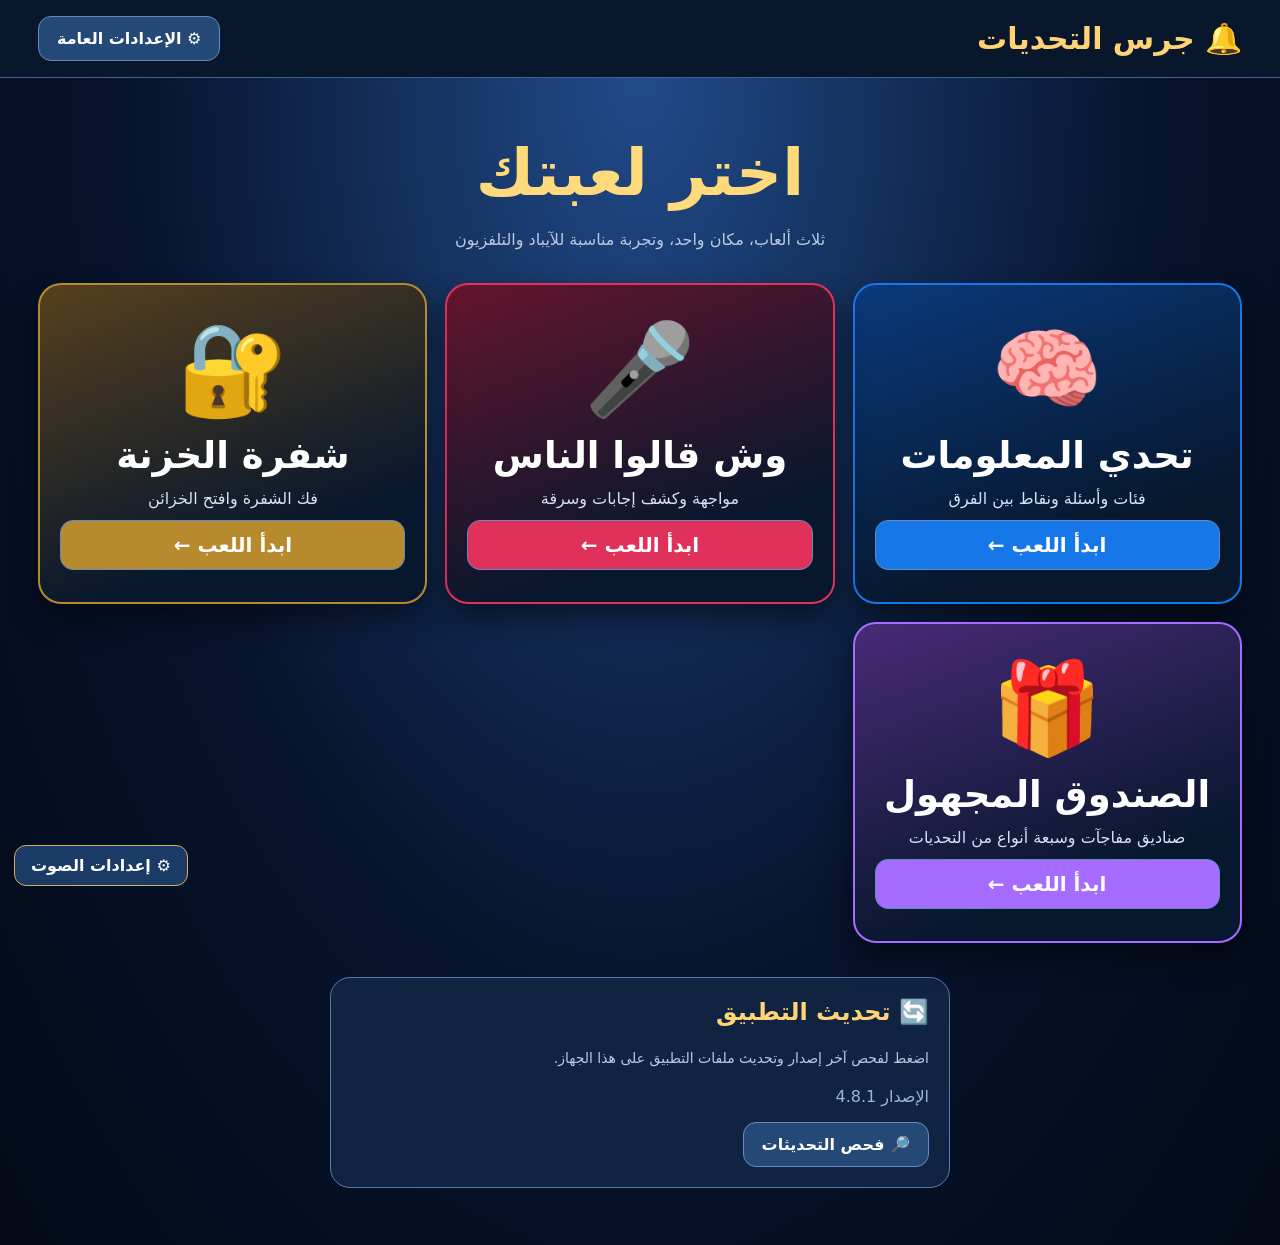
==== commit 2156a524: "Add files via upload" ====
--- a/index.html
+++ b/index.html
@@ -1 +1 @@
-<!doctype html><html lang="ar" dir="rtl"><head><meta charset="utf-8"><meta name="viewport" content="width=device-width,initial-scale=1,viewport-fit=cover"><title>جرس التحديات | الألعاب الأربع</title><style>:root{font-family:system-ui,Tahoma,sans-serif;color:#fff;background:#061329}*{box-sizing:border-box}body{margin:0;background:radial-gradient(ellipse at 50% 5%,#214b8a,#07142e 55%,#030916);min-height:100vh}header{display:flex;align-items:center;justify-content:space-between;gap:12px;padding:16px clamp(12px,3vw,38px);background:#08172b;border-bottom:1px solid #3c6391;position:sticky;top:0;z-index:3}header strong{color:#ffd477;font-size:clamp(19px,3vw,30px)}button,a.btn{font:inherit;cursor:pointer;border:1px solid #638bc1;color:#fff;background:#244976;padding:12px 18px;border-radius:13px;font-weight:750}button:focus-visible,a:focus-visible{outline:3px solid #ffda76}main{max-width:1400px;margin:auto;padding:clamp(16px,3vw,40px)}h1{text-align:center;color:#ffda7d;font-size:clamp(32px,5vw,64px);margin:20px 0}p.intro{text-align:center;color:#bbcae3}.cards{display:grid;grid-template-columns:repeat(3,minmax(0,1fr));gap:18px;margin:34px 0}.card{border:2px solid var(--edge);border-radius:23px;background:linear-gradient(160deg,var(--glow),#07172d 75%);padding:32px 20px;min-height:300px;text-align:center;box-shadow:0 15px 30px #0007;display:flex;flex-direction:column;align-items:center;justify-content:space-between;gap:12px}.card .emoji{font-size:clamp(60px,7vw,94px)}.card h2{font-size:clamp(24px,3vw,37px);margin:0}.card p{color:#d6e2f7;margin:0}.card button{width:100%;background:var(--edge);color:#fff;font-size:20px}.panel{max-width:620px;margin:20px auto;background:#102442;border:1px solid #547bb0;border-radius:20px;padding:24px}.setting{display:flex;align-items:center;justify-content:space-between;gap:16px;padding:15px 0;border-bottom:1px solid #ffffff20}.setting input{width:24px;height:24px;accent-color:#ffc75c}.note{color:#b7c9e4;font-size:14px;line-height:1.8}#player{display:none}#player.active{display:block}#playerbar{display:flex;justify-content:space-between;align-items:center;gap:10px;flex-wrap:wrap;padding:10px 16px;background:#0a1b34}#frame{display:block;width:100%;height:calc(100dvh - 78px);min-height:650px;border:0;background:#061329}body.playing header,body.playing main{display:none}body.playing #player{display:block}body.playing{overflow:hidden}body.playing #frame{height:calc(100dvh - 70px);min-height:0}@media(max-width:850px){.cards{grid-template-columns:1fr}.card{min-height:210px;padding:22px}.card .emoji{font-size:65px}header{flex-wrap:wrap}}@media(prefers-reduced-motion:reduce){*{animation:none!important;transition:none!important}}</style><script src="jaras-audio.js" defer></script><meta name="apple-mobile-web-app-title" content="جرس التحديات"><link rel="apple-touch-icon" sizes="180x180" href="./icon-180.png"></head><body><header><strong>🔔 جرس التحديات</strong><button onclick="openSettings()">⚙️ الإعدادات العامة</button></header><main id="home"><h1>اختر لعبتك</h1><p class="intro">ثلاث ألعاب، مكان واحد، وتجربة مناسبة للآيباد والتلفزيون</p><div class="cards"><section class="card" style="--edge:#1678e8;--glow:#0a397b"><div class="emoji">🧠</div><h2>تحدي المعلومات</h2><p>فئات وأسئلة ونقاط بين الفرق</p><button onclick="launch('tahaddi_almalomat')">ابدأ اللعب ←</button></section><section class="card" style="--edge:#df315a;--glow:#64152d"><div class="emoji">🎤</div><h2>وش قالوا الناس</h2><p>مواجهة وكشف إجابات وسرقة</p><button onclick="launch('wesh_galou_alnas')">ابدأ اللعب ←</button></section><section class="card" style="--edge:#b88a2e;--glow:#56401d"><div class="emoji">🔐</div><h2>شفرة الخزنة</h2><p>فك الشفرة وافتح الخزائن</p><button onclick="launch('iftah_alkhazna')">ابدأ اللعب ←</button></section><section class="card" style="--edge:#a66cff;--glow:#482a77"><div class="emoji">🎁</div><h2>الصندوق المجهول</h2><p>صناديق مفاجآت وسبعة أنواع من التحديات</p><button onclick="launch('mystery_box')">ابدأ اللعب ←</button></section></div><section id="settings" class="panel" hidden><h2>⚙️ الإعدادات العامة</h2><label class="setting">🔊 تشغيل المؤثرات الصوتية <input id="sound" type="checkbox" checked></label><label class="setting">✨ تشغيل الأنيميشن <input id="motion" type="checkbox" checked></label><label class="setting">🖥️ فتح اللعبة بملء الشاشة <input id="full" type="checkbox"></label><p class="note">تُحفظ الخيارات في هذا المتصفح. بعض الألعاب لها تحكم صوتي داخلي مستقل، لذلك قد تحتاج إلى كتمه داخل اللعبة أيضاً. إعدادات المباراة وFirebase تبقى داخل كل لعبة للحفاظ على وظائفها.</p><button onclick="saveSettings()">حفظ الإعدادات</button></section></main><div id="player"><div id="playerbar"><button onclick="backHome()">⌂ قائمة الألعاب</button><strong id="gameTitle">اللعبة</strong><button onclick="toggleFullscreen()">⛶ ملء الشاشة</button></div><iframe id="frame" title="اللعبة" allow="fullscreen; autoplay" allowfullscreen></iframe></div><script>const games={tahaddi_almalomat:'تحدي المعلومات',wesh_galou_alnas:'وش قالوا الناس',iftah_alkhazna:'شفرة الخزنة',mystery_box:'الصندوق المجهول'};const key='jaras_global_settings';function prefs(){try{return JSON.parse(localStorage.getItem(key)||'{}')}catch(e){return {}}}function openSettings(){let el=document.getElementById('settings');el.hidden=!el.hidden;const p=prefs();document.getElementById('sound').checked=p.sound!==false;document.getElementById('motion').checked=p.motion!==false;document.getElementById('full').checked=p.full===true}function saveSettings(){let p={sound:document.getElementById('sound').checked,motion:document.getElementById('motion').checked,full:document.getElementById('full').checked};localStorage.setItem(key,JSON.stringify(p));if(!p.sound){localStorage.setItem('khazna_sound_v8','off');localStorage.setItem('jaras_sound_muted','1');localStorage.setItem('jaras_champ_mute','1')}else{localStorage.setItem('khazna_sound_v8','on');localStorage.setItem('jaras_sound_muted','0');localStorage.setItem('jaras_champ_mute','0')}document.getElementById('settings').hidden=true}function launch(id){if(!games[id])return;document.getElementById('gameTitle').textContent=games[id];document.getElementById('frame').src=({tahaddi_almalomat:'trivia.html',wesh_galou_alnas:'feud.html',iftah_alkhazna:'vault.html',mystery_box:'mystery.html'})[id];document.body.classList.add('playing');if(prefs().full)toggleFullscreen()}function backHome(){document.body.classList.remove('playing');document.getElementById('frame').src='about:blank';if(document.fullscreenElement)document.exitFullscreen().catch(()=>{})}function toggleFullscreen(){if(document.fullscreenElement)document.exitFullscreen().catch(()=>{});else document.documentElement.requestFullscreen?.().catch(()=>{})}</script><style>#jarasAudioControls{position:fixed;bottom:14px;left:14px;z-index:99999;font:16px system-ui;direction:rtl}#jarasAudioControls button{background:#193b65;color:white;border:1px solid #d5ae5b;border-radius:12px;padding:10px 16px;cursor:pointer}#jarasAudioPanel{display:none;background:#0b1d37;color:white;border:1px solid #c8a44b;padding:18px;border-radius:16px;min-width:250px;box-shadow:0 8px 40px #0009}#jarasAudioPanel label{display:block;margin:14px 0}#jarasAudioPanel input[type=range]{width:100%}</style><div id="jarasAudioControls"><div id="jarasAudioPanel" role="group" aria-label="إعدادات الصوت العامة"><b>🔊 صوت الألعاب الثلاث</b><label><input type="checkbox" id="jaEnable"> تشغيل الأصوات</label><label>مستوى الصوت: <span id="jaValue">90%</span><input id="jaVolume" type="range" min="0" max="100" value="90"></label><label><input type="checkbox" id="jaCountdown"> صوت العد التنازلي</label><button id="jaTest" type="button">▶ تجربة الصوت</button><button id="jaClose" type="button">إغلاق</button></div><button id="jaOpen" type="button">⚙️ إعدادات الصوت</button></div><script>(function(){function ready(){const $=id=>document.getElementById(id),api=window.JarasAudio;if(!api)return;const panel=$('jarasAudioPanel'),v=$('jaVolume'),en=$('jaEnable'),cd=$('jaCountdown');function sync(){let s=api.getSettings();en.checked=s.enabled;v.value=s.volume;cd.checked=s.countdown;$('jaValue').textContent=s.volume+'%'}$('jaOpen').onclick=()=>{sync();panel.style.display=panel.style.display==='block'?'none':'block'};$('jaClose').onclick=()=>panel.style.display='none';en.onchange=()=>api.setSettings({enabled:en.checked});cd.onchange=()=>api.setSettings({countdown:cd.checked});v.oninput=()=>{$('jaValue').textContent=v.value+'%';api.setSettings({volume:Number(v.value)})};$('jaTest').onclick=()=>{api.unlock();api.play('win')};sync()}if(document.readyState==='loading')document.addEventListener('DOMContentLoaded',ready);else ready()})();</script><script src="jaras-v53.js"></script><script>if('serviceWorker' in navigator)window.addEventListener('load',()=>navigator.serviceWorker.register('./service-worker.js').catch(()=>{}));</script></body></html>+<!doctype html><html lang="ar" dir="rtl"><head><meta charset="utf-8"><meta name="viewport" content="width=device-width,initial-scale=1,viewport-fit=cover"><title>جرس التحديات | الألعاب الأربع</title><style>:root{font-family:system-ui,Tahoma,sans-serif;color:#fff;background:#061329}*{box-sizing:border-box}body{margin:0;background:radial-gradient(ellipse at 50% 5%,#214b8a,#07142e 55%,#030916);min-height:100vh}header{display:flex;align-items:center;justify-content:space-between;gap:12px;padding:16px clamp(12px,3vw,38px);background:#08172b;border-bottom:1px solid #3c6391;position:sticky;top:0;z-index:3}header strong{color:#ffd477;font-size:clamp(19px,3vw,30px)}button,a.btn{font:inherit;cursor:pointer;border:1px solid #638bc1;color:#fff;background:#244976;padding:12px 18px;border-radius:13px;font-weight:750}button:focus-visible,a:focus-visible{outline:3px solid #ffda76}main{max-width:1400px;margin:auto;padding:clamp(16px,3vw,40px)}h1{text-align:center;color:#ffda7d;font-size:clamp(32px,5vw,64px);margin:20px 0}p.intro{text-align:center;color:#bbcae3}.cards{display:grid;grid-template-columns:repeat(3,minmax(0,1fr));gap:18px;margin:34px 0}.card{border:2px solid var(--edge);border-radius:23px;background:linear-gradient(160deg,var(--glow),#07172d 75%);padding:32px 20px;min-height:300px;text-align:center;box-shadow:0 15px 30px #0007;display:flex;flex-direction:column;align-items:center;justify-content:space-between;gap:12px}.card .emoji{font-size:clamp(60px,7vw,94px)}.card h2{font-size:clamp(24px,3vw,37px);margin:0}.card p{color:#d6e2f7;margin:0}.card button{width:100%;background:var(--edge);color:#fff;font-size:20px}.panel{max-width:620px;margin:20px auto;background:#102442;border:1px solid #547bb0;border-radius:20px;padding:24px}.setting{display:flex;align-items:center;justify-content:space-between;gap:16px;padding:15px 0;border-bottom:1px solid #ffffff20}.setting input{width:24px;height:24px;accent-color:#ffc75c}.note{color:#b7c9e4;font-size:14px;line-height:1.8}#player{display:none}#player.active{display:block}#playerbar{display:flex;justify-content:space-between;align-items:center;gap:10px;flex-wrap:wrap;padding:10px 16px;background:#0a1b34}#frame{display:block;width:100%;height:calc(100dvh - 78px);min-height:650px;border:0;background:#061329}body.playing header,body.playing main{display:none}body.playing #player{display:block}body.playing{overflow:hidden}body.playing #frame{height:calc(100dvh - 70px);min-height:0}@media(max-width:850px){.cards{grid-template-columns:1fr}.card{min-height:210px;padding:22px}.card .emoji{font-size:65px}header{flex-wrap:wrap}}@media(prefers-reduced-motion:reduce){*{animation:none!important;transition:none!important}}</style><script src="jaras-audio.js" defer></script><meta name="apple-mobile-web-app-title" content="جرس التحديات"><link rel="apple-touch-icon" sizes="180x180" href="./icon-180.png"><meta name="apple-mobile-web-app-title" content="جرس التحديات"><meta name="theme-color" content="#0b1733"></head><body><header><strong>🔔 جرس التحديات</strong><button onclick="openSettings()">⚙️ الإعدادات العامة</button></header><main id="home"><h1>اختر لعبتك</h1><p class="intro">ثلاث ألعاب، مكان واحد، وتجربة مناسبة للآيباد والتلفزيون</p><div class="cards"><section class="card" style="--edge:#1678e8;--glow:#0a397b"><div class="emoji">🧠</div><h2>تحدي المعلومات</h2><p>فئات وأسئلة ونقاط بين الفرق</p><button onclick="launch('tahaddi_almalomat')">ابدأ اللعب ←</button></section><section class="card" style="--edge:#df315a;--glow:#64152d"><div class="emoji">🎤</div><h2>وش قالوا الناس</h2><p>مواجهة وكشف إجابات وسرقة</p><button onclick="launch('wesh_galou_alnas')">ابدأ اللعب ←</button></section><section class="card" style="--edge:#b88a2e;--glow:#56401d"><div class="emoji">🔐</div><h2>شفرة الخزنة</h2><p>فك الشفرة وافتح الخزائن</p><button onclick="launch('iftah_alkhazna')">ابدأ اللعب ←</button></section><section class="card" style="--edge:#a66cff;--glow:#482a77"><div class="emoji">🎁</div><h2>الصندوق المجهول</h2><p>صناديق مفاجآت وسبعة أنواع من التحديات</p><button onclick="launch('mystery_box')">ابدأ اللعب ←</button></section></div><section id="settings" class="panel" hidden><h2>⚙️ الإعدادات العامة</h2><label class="setting">🔊 تشغيل المؤثرات الصوتية <input id="sound" type="checkbox" checked></label><label class="setting">✨ تشغيل الأنيميشن <input id="motion" type="checkbox" checked></label><label class="setting">🖥️ فتح اللعبة بملء الشاشة <input id="full" type="checkbox"></label><p class="note">تُحفظ الخيارات في هذا المتصفح. بعض الألعاب لها تحكم صوتي داخلي مستقل، لذلك قد تحتاج إلى كتمه داخل اللعبة أيضاً. إعدادات المباراة وFirebase تبقى داخل كل لعبة للحفاظ على وظائفها.</p><button onclick="saveSettings()">حفظ الإعدادات</button></section><section class="panel" id="appUpdatePanel" aria-live="polite" style="max-width:620px;margin:18px auto;background:#102442;border:1px solid #547bb0;border-radius:20px;padding:20px;color:#fff"><h2 style="margin-top:0;color:#ffd477">🔄 تحديث التطبيق</h2><p id="jarasUpdateStatus" class="note" style="color:#b7c9e4;line-height:1.8">اضغط لفحص آخر إصدار وتحديث ملفات التطبيق على هذا الجهاز.</p><p id="jarasCurrentVersion" class="small" style="color:#9db4d2">الإصدار 4.8.1</p><div style="display:flex;gap:10px;flex-wrap:wrap"><button id="jarasUpdateButton" type="button">🔎 فحص التحديثات</button><button id="jarasApplyUpdate" type="button" hidden>✅ تطبيق التحديث الآن</button></div></section></main><div id="player"><div id="playerbar"><button onclick="backHome()">⌂ قائمة الألعاب</button><strong id="gameTitle">اللعبة</strong><button onclick="toggleFullscreen()">⛶ ملء الشاشة</button></div><iframe id="frame" title="اللعبة" allow="fullscreen; autoplay" allowfullscreen></iframe></div><script>const games={tahaddi_almalomat:'تحدي المعلومات',wesh_galou_alnas:'وش قالوا الناس',iftah_alkhazna:'شفرة الخزنة',mystery_box:'الصندوق المجهول'};const key='jaras_global_settings';function prefs(){try{return JSON.parse(localStorage.getItem(key)||'{}')}catch(e){return {}}}function openSettings(){let el=document.getElementById('settings');el.hidden=!el.hidden;const p=prefs();document.getElementById('sound').checked=p.sound!==false;document.getElementById('motion').checked=p.motion!==false;document.getElementById('full').checked=p.full===true}function saveSettings(){let p={sound:document.getElementById('sound').checked,motion:document.getElementById('motion').checked,full:document.getElementById('full').checked};localStorage.setItem(key,JSON.stringify(p));if(!p.sound){localStorage.setItem('khazna_sound_v8','off');localStorage.setItem('jaras_sound_muted','1');localStorage.setItem('jaras_champ_mute','1')}else{localStorage.setItem('khazna_sound_v8','on');localStorage.setItem('jaras_sound_muted','0');localStorage.setItem('jaras_champ_mute','0')}document.getElementById('settings').hidden=true}function launch(id){if(!games[id])return;document.getElementById('gameTitle').textContent=games[id];document.getElementById('frame').src=({tahaddi_almalomat:'trivia.html',wesh_galou_alnas:'feud.html',iftah_alkhazna:'vault.html',mystery_box:'mystery.html'})[id];document.body.classList.add('playing');if(prefs().full)toggleFullscreen()}function backHome(){document.body.classList.remove('playing');document.getElementById('frame').src='about:blank';if(document.fullscreenElement)document.exitFullscreen().catch(()=>{})}function toggleFullscreen(){if(document.fullscreenElement)document.exitFullscreen().catch(()=>{});else document.documentElement.requestFullscreen?.().catch(()=>{})}</script><style>#jarasAudioControls{position:fixed;bottom:14px;left:14px;z-index:99999;font:16px system-ui;direction:rtl}#jarasAudioControls button{background:#193b65;color:white;border:1px solid #d5ae5b;border-radius:12px;padding:10px 16px;cursor:pointer}#jarasAudioPanel{display:none;background:#0b1d37;color:white;border:1px solid #c8a44b;padding:18px;border-radius:16px;min-width:250px;box-shadow:0 8px 40px #0009}#jarasAudioPanel label{display:block;margin:14px 0}#jarasAudioPanel input[type=range]{width:100%}</style><div id="jarasAudioControls"><div id="jarasAudioPanel" role="group" aria-label="إعدادات الصوت العامة"><b>🔊 صوت الألعاب الثلاث</b><label><input type="checkbox" id="jaEnable"> تشغيل الأصوات</label><label>مستوى الصوت: <span id="jaValue">90%</span><input id="jaVolume" type="range" min="0" max="100" value="90"></label><label><input type="checkbox" id="jaCountdown"> صوت العد التنازلي</label><button id="jaTest" type="button">▶ تجربة الصوت</button><button id="jaClose" type="button">إغلاق</button></div><button id="jaOpen" type="button">⚙️ إعدادات الصوت</button></div><script>(function(){function ready(){const $=id=>document.getElementById(id),api=window.JarasAudio;if(!api)return;const panel=$('jarasAudioPanel'),v=$('jaVolume'),en=$('jaEnable'),cd=$('jaCountdown');function sync(){let s=api.getSettings();en.checked=s.enabled;v.value=s.volume;cd.checked=s.countdown;$('jaValue').textContent=s.volume+'%'}$('jaOpen').onclick=()=>{sync();panel.style.display=panel.style.display==='block'?'none':'block'};$('jaClose').onclick=()=>panel.style.display='none';en.onchange=()=>api.setSettings({enabled:en.checked});cd.onchange=()=>api.setSettings({countdown:cd.checked});v.oninput=()=>{$('jaValue').textContent=v.value+'%';api.setSettings({volume:Number(v.value)})};$('jaTest').onclick=()=>{api.unlock();api.play('win')};sync()}if(document.readyState==='loading')document.addEventListener('DOMContentLoaded',ready);else ready()})();</script><script src="jaras-v53.js"></script></body></html>
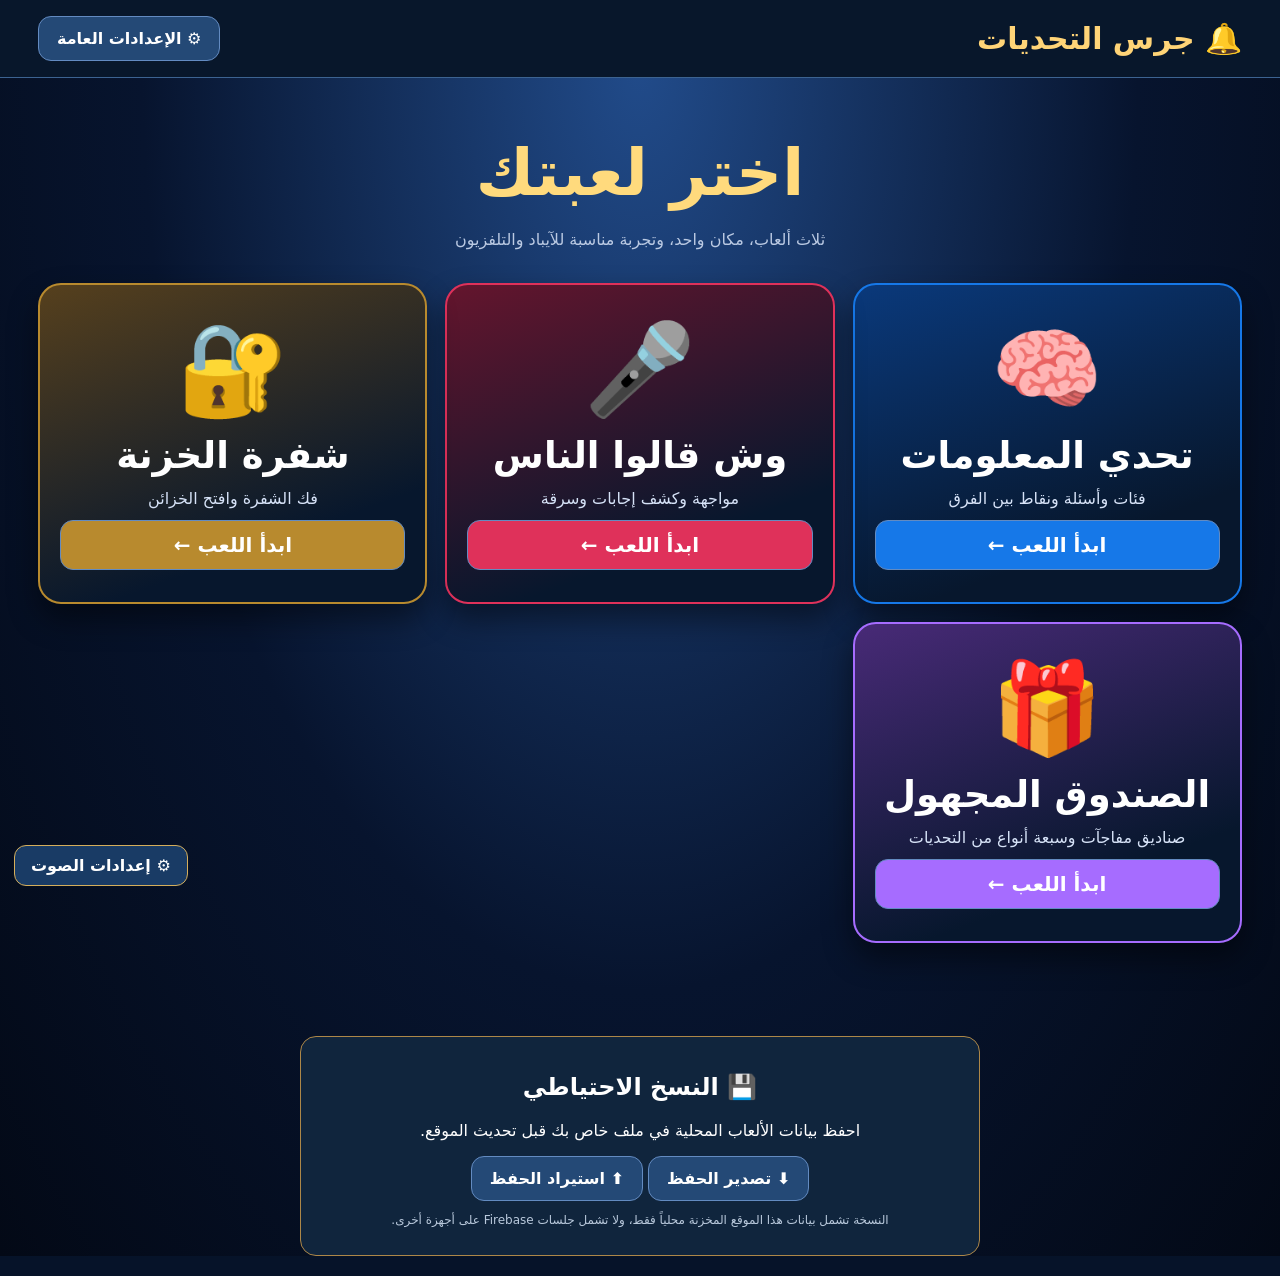
==== commit ea10e3a7: "Add files via upload" ====
--- a/index.html
+++ b/index.html
@@ -1 +1 @@
-<!doctype html><html lang="ar" dir="rtl"><head><meta charset="utf-8"><meta name="viewport" content="width=device-width,initial-scale=1,viewport-fit=cover"><title>جرس التحديات | الألعاب الأربع</title><style>:root{font-family:system-ui,Tahoma,sans-serif;color:#fff;background:#061329}*{box-sizing:border-box}body{margin:0;background:radial-gradient(ellipse at 50% 5%,#214b8a,#07142e 55%,#030916);min-height:100vh}header{display:flex;align-items:center;justify-content:space-between;gap:12px;padding:16px clamp(12px,3vw,38px);background:#08172b;border-bottom:1px solid #3c6391;position:sticky;top:0;z-index:3}header strong{color:#ffd477;font-size:clamp(19px,3vw,30px)}button,a.btn{font:inherit;cursor:pointer;border:1px solid #638bc1;color:#fff;background:#244976;padding:12px 18px;border-radius:13px;font-weight:750}button:focus-visible,a:focus-visible{outline:3px solid #ffda76}main{max-width:1400px;margin:auto;padding:clamp(16px,3vw,40px)}h1{text-align:center;color:#ffda7d;font-size:clamp(32px,5vw,64px);margin:20px 0}p.intro{text-align:center;color:#bbcae3}.cards{display:grid;grid-template-columns:repeat(3,minmax(0,1fr));gap:18px;margin:34px 0}.card{border:2px solid var(--edge);border-radius:23px;background:linear-gradient(160deg,var(--glow),#07172d 75%);padding:32px 20px;min-height:300px;text-align:center;box-shadow:0 15px 30px #0007;display:flex;flex-direction:column;align-items:center;justify-content:space-between;gap:12px}.card .emoji{font-size:clamp(60px,7vw,94px)}.card h2{font-size:clamp(24px,3vw,37px);margin:0}.card p{color:#d6e2f7;margin:0}.card button{width:100%;background:var(--edge);color:#fff;font-size:20px}.panel{max-width:620px;margin:20px auto;background:#102442;border:1px solid #547bb0;border-radius:20px;padding:24px}.setting{display:flex;align-items:center;justify-content:space-between;gap:16px;padding:15px 0;border-bottom:1px solid #ffffff20}.setting input{width:24px;height:24px;accent-color:#ffc75c}.note{color:#b7c9e4;font-size:14px;line-height:1.8}#player{display:none}#player.active{display:block}#playerbar{display:flex;justify-content:space-between;align-items:center;gap:10px;flex-wrap:wrap;padding:10px 16px;background:#0a1b34}#frame{display:block;width:100%;height:calc(100dvh - 78px);min-height:650px;border:0;background:#061329}body.playing header,body.playing main{display:none}body.playing #player{display:block}body.playing{overflow:hidden}body.playing #frame{height:calc(100dvh - 70px);min-height:0}@media(max-width:850px){.cards{grid-template-columns:1fr}.card{min-height:210px;padding:22px}.card .emoji{font-size:65px}header{flex-wrap:wrap}}@media(prefers-reduced-motion:reduce){*{animation:none!important;transition:none!important}}</style><script src="jaras-audio.js" defer></script><meta name="apple-mobile-web-app-title" content="جرس التحديات"><link rel="apple-touch-icon" sizes="180x180" href="./icon-180.png"><meta name="apple-mobile-web-app-title" content="جرس التحديات"><meta name="theme-color" content="#0b1733"></head><body><header><strong>🔔 جرس التحديات</strong><button onclick="openSettings()">⚙️ الإعدادات العامة</button></header><main id="home"><h1>اختر لعبتك</h1><p class="intro">ثلاث ألعاب، مكان واحد، وتجربة مناسبة للآيباد والتلفزيون</p><div class="cards"><section class="card" style="--edge:#1678e8;--glow:#0a397b"><div class="emoji">🧠</div><h2>تحدي المعلومات</h2><p>فئات وأسئلة ونقاط بين الفرق</p><button onclick="launch('tahaddi_almalomat')">ابدأ اللعب ←</button></section><section class="card" style="--edge:#df315a;--glow:#64152d"><div class="emoji">🎤</div><h2>وش قالوا الناس</h2><p>مواجهة وكشف إجابات وسرقة</p><button onclick="launch('wesh_galou_alnas')">ابدأ اللعب ←</button></section><section class="card" style="--edge:#b88a2e;--glow:#56401d"><div class="emoji">🔐</div><h2>شفرة الخزنة</h2><p>فك الشفرة وافتح الخزائن</p><button onclick="launch('iftah_alkhazna')">ابدأ اللعب ←</button></section><section class="card" style="--edge:#a66cff;--glow:#482a77"><div class="emoji">🎁</div><h2>الصندوق المجهول</h2><p>صناديق مفاجآت وسبعة أنواع من التحديات</p><button onclick="launch('mystery_box')">ابدأ اللعب ←</button></section></div><section id="settings" class="panel" hidden><h2>⚙️ الإعدادات العامة</h2><label class="setting">🔊 تشغيل المؤثرات الصوتية <input id="sound" type="checkbox" checked></label><label class="setting">✨ تشغيل الأنيميشن <input id="motion" type="checkbox" checked></label><label class="setting">🖥️ فتح اللعبة بملء الشاشة <input id="full" type="checkbox"></label><p class="note">تُحفظ الخيارات في هذا المتصفح. بعض الألعاب لها تحكم صوتي داخلي مستقل، لذلك قد تحتاج إلى كتمه داخل اللعبة أيضاً. إعدادات المباراة وFirebase تبقى داخل كل لعبة للحفاظ على وظائفها.</p><button onclick="saveSettings()">حفظ الإعدادات</button></section><section class="panel" id="appUpdatePanel" aria-live="polite" style="max-width:620px;margin:18px auto;background:#102442;border:1px solid #547bb0;border-radius:20px;padding:20px;color:#fff"><h2 style="margin-top:0;color:#ffd477">🔄 تحديث التطبيق</h2><p id="jarasUpdateStatus" class="note" style="color:#b7c9e4;line-height:1.8">اضغط لفحص آخر إصدار وتحديث ملفات التطبيق على هذا الجهاز.</p><p id="jarasCurrentVersion" class="small" style="color:#9db4d2">الإصدار 4.8.1</p><div style="display:flex;gap:10px;flex-wrap:wrap"><button id="jarasUpdateButton" type="button">🔎 فحص التحديثات</button><button id="jarasApplyUpdate" type="button" hidden>✅ تطبيق التحديث الآن</button></div></section></main><div id="player"><div id="playerbar"><button onclick="backHome()">⌂ قائمة الألعاب</button><strong id="gameTitle">اللعبة</strong><button onclick="toggleFullscreen()">⛶ ملء الشاشة</button></div><iframe id="frame" title="اللعبة" allow="fullscreen; autoplay" allowfullscreen></iframe></div><script>const games={tahaddi_almalomat:'تحدي المعلومات',wesh_galou_alnas:'وش قالوا الناس',iftah_alkhazna:'شفرة الخزنة',mystery_box:'الصندوق المجهول'};const key='jaras_global_settings';function prefs(){try{return JSON.parse(localStorage.getItem(key)||'{}')}catch(e){return {}}}function openSettings(){let el=document.getElementById('settings');el.hidden=!el.hidden;const p=prefs();document.getElementById('sound').checked=p.sound!==false;document.getElementById('motion').checked=p.motion!==false;document.getElementById('full').checked=p.full===true}function saveSettings(){let p={sound:document.getElementById('sound').checked,motion:document.getElementById('motion').checked,full:document.getElementById('full').checked};localStorage.setItem(key,JSON.stringify(p));if(!p.sound){localStorage.setItem('khazna_sound_v8','off');localStorage.setItem('jaras_sound_muted','1');localStorage.setItem('jaras_champ_mute','1')}else{localStorage.setItem('khazna_sound_v8','on');localStorage.setItem('jaras_sound_muted','0');localStorage.setItem('jaras_champ_mute','0')}document.getElementById('settings').hidden=true}function launch(id){if(!games[id])return;document.getElementById('gameTitle').textContent=games[id];document.getElementById('frame').src=({tahaddi_almalomat:'trivia.html',wesh_galou_alnas:'feud.html',iftah_alkhazna:'vault.html',mystery_box:'mystery.html'})[id];document.body.classList.add('playing');if(prefs().full)toggleFullscreen()}function backHome(){document.body.classList.remove('playing');document.getElementById('frame').src='about:blank';if(document.fullscreenElement)document.exitFullscreen().catch(()=>{})}function toggleFullscreen(){if(document.fullscreenElement)document.exitFullscreen().catch(()=>{});else document.documentElement.requestFullscreen?.().catch(()=>{})}</script><style>#jarasAudioControls{position:fixed;bottom:14px;left:14px;z-index:99999;font:16px system-ui;direction:rtl}#jarasAudioControls button{background:#193b65;color:white;border:1px solid #d5ae5b;border-radius:12px;padding:10px 16px;cursor:pointer}#jarasAudioPanel{display:none;background:#0b1d37;color:white;border:1px solid #c8a44b;padding:18px;border-radius:16px;min-width:250px;box-shadow:0 8px 40px #0009}#jarasAudioPanel label{display:block;margin:14px 0}#jarasAudioPanel input[type=range]{width:100%}</style><div id="jarasAudioControls"><div id="jarasAudioPanel" role="group" aria-label="إعدادات الصوت العامة"><b>🔊 صوت الألعاب الثلاث</b><label><input type="checkbox" id="jaEnable"> تشغيل الأصوات</label><label>مستوى الصوت: <span id="jaValue">90%</span><input id="jaVolume" type="range" min="0" max="100" value="90"></label><label><input type="checkbox" id="jaCountdown"> صوت العد التنازلي</label><button id="jaTest" type="button">▶ تجربة الصوت</button><button id="jaClose" type="button">إغلاق</button></div><button id="jaOpen" type="button">⚙️ إعدادات الصوت</button></div><script>(function(){function ready(){const $=id=>document.getElementById(id),api=window.JarasAudio;if(!api)return;const panel=$('jarasAudioPanel'),v=$('jaVolume'),en=$('jaEnable'),cd=$('jaCountdown');function sync(){let s=api.getSettings();en.checked=s.enabled;v.value=s.volume;cd.checked=s.countdown;$('jaValue').textContent=s.volume+'%'}$('jaOpen').onclick=()=>{sync();panel.style.display=panel.style.display==='block'?'none':'block'};$('jaClose').onclick=()=>panel.style.display='none';en.onchange=()=>api.setSettings({enabled:en.checked});cd.onchange=()=>api.setSettings({countdown:cd.checked});v.oninput=()=>{$('jaValue').textContent=v.value+'%';api.setSettings({volume:Number(v.value)})};$('jaTest').onclick=()=>{api.unlock();api.play('win')};sync()}if(document.readyState==='loading')document.addEventListener('DOMContentLoaded',ready);else ready()})();</script><script src="jaras-v53.js"></script></body></html>+<!doctype html><html lang="ar" dir="rtl"><head><meta charset="utf-8"><meta name="viewport" content="width=device-width,initial-scale=1,viewport-fit=cover"><title>جرس التحديات | الألعاب الثلاث</title><style>:root{font-family:system-ui,Tahoma,sans-serif;color:#fff;background:#061329}*{box-sizing:border-box}body{margin:0;background:radial-gradient(ellipse at 50% 5%,#214b8a,#07142e 55%,#030916);min-height:100vh}header{display:flex;align-items:center;justify-content:space-between;gap:12px;padding:16px clamp(12px,3vw,38px);background:#08172b;border-bottom:1px solid #3c6391;position:sticky;top:0;z-index:3}header strong{color:#ffd477;font-size:clamp(19px,3vw,30px)}button,a.btn{font:inherit;cursor:pointer;border:1px solid #638bc1;color:#fff;background:#244976;padding:12px 18px;border-radius:13px;font-weight:750}button:focus-visible,a:focus-visible{outline:3px solid #ffda76}main{max-width:1400px;margin:auto;padding:clamp(16px,3vw,40px)}h1{text-align:center;color:#ffda7d;font-size:clamp(32px,5vw,64px);margin:20px 0}p.intro{text-align:center;color:#bbcae3}.cards{display:grid;grid-template-columns:repeat(3,minmax(0,1fr));gap:18px;margin:34px 0}.card{border:2px solid var(--edge);border-radius:23px;background:linear-gradient(160deg,var(--glow),#07172d 75%);padding:32px 20px;min-height:300px;text-align:center;box-shadow:0 15px 30px #0007;display:flex;flex-direction:column;align-items:center;justify-content:space-between;gap:12px}.card .emoji{font-size:clamp(60px,7vw,94px)}.card h2{font-size:clamp(24px,3vw,37px);margin:0}.card p{color:#d6e2f7;margin:0}.card button{width:100%;background:var(--edge);color:#fff;font-size:20px}.panel{max-width:620px;margin:20px auto;background:#102442;border:1px solid #547bb0;border-radius:20px;padding:24px}.setting{display:flex;align-items:center;justify-content:space-between;gap:16px;padding:15px 0;border-bottom:1px solid #ffffff20}.setting input{width:24px;height:24px;accent-color:#ffc75c}.note{color:#b7c9e4;font-size:14px;line-height:1.8}#player{display:none}#player.active{display:block}#playerbar{display:flex;justify-content:space-between;align-items:center;gap:10px;flex-wrap:wrap;padding:10px 16px;background:#0a1b34}#frame{display:block;width:100%;height:calc(100dvh - 78px);min-height:650px;border:0;background:#061329}body.playing header,body.playing main{display:none}body.playing #player{display:block}body.playing{overflow:hidden}body.playing #frame{height:calc(100dvh - 70px);min-height:0}@media(max-width:850px){.cards{grid-template-columns:1fr}.card{min-height:210px;padding:22px}.card .emoji{font-size:65px}header{flex-wrap:wrap}}@media(prefers-reduced-motion:reduce){*{animation:none!important;transition:none!important}}</style><script src="jaras-audio.js" defer></script></head><body><header><strong>🔔 جرس التحديات</strong><button onclick="openSettings()">⚙️ الإعدادات العامة</button></header><main id="home"><h1>اختر لعبتك</h1><p class="intro">ثلاث ألعاب، مكان واحد، وتجربة مناسبة للآيباد والتلفزيون</p><div class="cards"><section class="card" style="--edge:#1678e8;--glow:#0a397b"><div class="emoji">🧠</div><h2>تحدي المعلومات</h2><p>فئات وأسئلة ونقاط بين الفرق</p><button onclick="launch('tahaddi_almalomat')">ابدأ اللعب ←</button></section><section class="card" style="--edge:#df315a;--glow:#64152d"><div class="emoji">🎤</div><h2>وش قالوا الناس</h2><p>مواجهة وكشف إجابات وسرقة</p><button onclick="launch('wesh_galou_alnas')">ابدأ اللعب ←</button></section><section class="card" style="--edge:#b88a2e;--glow:#56401d"><div class="emoji">🔐</div><h2>شفرة الخزنة</h2><p>فك الشفرة وافتح الخزائن</p><button onclick="launch('iftah_alkhazna')">ابدأ اللعب ←</button></section><section class="card" style="--edge:#a66cff;--glow:#482a77"><div class="emoji">🎁</div><h2>الصندوق المجهول</h2><p>صناديق مفاجآت وسبعة أنواع من التحديات</p><button onclick="launch('mystery_box')">ابدأ اللعب ←</button></section></div><section id="settings" class="panel" hidden><h2>⚙️ الإعدادات العامة</h2><label class="setting">🔊 تشغيل المؤثرات الصوتية <input id="sound" type="checkbox" checked></label><label class="setting">✨ تشغيل الأنيميشن <input id="motion" type="checkbox" checked></label><label class="setting">🖥️ فتح اللعبة بملء الشاشة <input id="full" type="checkbox"></label><p class="note">تُحفظ الخيارات في هذا المتصفح. بعض الألعاب لها تحكم صوتي داخلي مستقل، لذلك قد تحتاج إلى كتمه داخل اللعبة أيضاً. إعدادات المباراة وFirebase تبقى داخل كل لعبة للحفاظ على وظائفها.</p><button onclick="saveSettings()">حفظ الإعدادات</button></section></main><div id="player"><div id="playerbar"><button onclick="backHome()">⌂ قائمة الألعاب</button><strong id="gameTitle">اللعبة</strong><button onclick="toggleFullscreen()">⛶ ملء الشاشة</button></div><iframe id="frame" title="اللعبة" allow="fullscreen; autoplay" allowfullscreen></iframe></div><script>const games={tahaddi_almalomat:'تحدي المعلومات',wesh_galou_alnas:'وش قالوا الناس',iftah_alkhazna:'شفرة الخزنة',mystery_box:'الصندوق المجهول'};const key='jaras_global_settings';function prefs(){try{return JSON.parse(localStorage.getItem(key)||'{}')}catch(e){return {}}}function openSettings(){let el=document.getElementById('settings');el.hidden=!el.hidden;const p=prefs();document.getElementById('sound').checked=p.sound!==false;document.getElementById('motion').checked=p.motion!==false;document.getElementById('full').checked=p.full===true}function saveSettings(){let p={sound:document.getElementById('sound').checked,motion:document.getElementById('motion').checked,full:document.getElementById('full').checked};localStorage.setItem(key,JSON.stringify(p));if(!p.sound){localStorage.setItem('khazna_sound_v8','off');localStorage.setItem('jaras_sound_muted','1');localStorage.setItem('jaras_champ_mute','1')}else{localStorage.setItem('khazna_sound_v8','on');localStorage.setItem('jaras_sound_muted','0');localStorage.setItem('jaras_champ_mute','0')}document.getElementById('settings').hidden=true}function launch(id){if(!games[id])return;document.getElementById('gameTitle').textContent=games[id];document.getElementById('frame').src=({tahaddi_almalomat:'trivia.html',wesh_galou_alnas:'feud.html',iftah_alkhazna:'vault.html',mystery_box:'mystery.html'})[id];document.body.classList.add('playing');if(prefs().full)toggleFullscreen()}function backHome(){document.body.classList.remove('playing');document.getElementById('frame').src='about:blank';if(document.fullscreenElement)document.exitFullscreen().catch(()=>{})}function toggleFullscreen(){if(document.fullscreenElement)document.exitFullscreen().catch(()=>{});else document.documentElement.requestFullscreen?.().catch(()=>{})}</script><style>#jarasAudioControls{position:fixed;bottom:14px;left:14px;z-index:99999;font:16px system-ui;direction:rtl}#jarasAudioControls button{background:#193b65;color:white;border:1px solid #d5ae5b;border-radius:12px;padding:10px 16px;cursor:pointer}#jarasAudioPanel{display:none;background:#0b1d37;color:white;border:1px solid #c8a44b;padding:18px;border-radius:16px;min-width:250px;box-shadow:0 8px 40px #0009}#jarasAudioPanel label{display:block;margin:14px 0}#jarasAudioPanel input[type=range]{width:100%}</style><div id="jarasAudioControls"><div id="jarasAudioPanel" role="group" aria-label="إعدادات الصوت العامة"><b>🔊 صوت الألعاب الثلاث</b><label><input type="checkbox" id="jaEnable"> تشغيل الأصوات</label><label>مستوى الصوت: <span id="jaValue">90%</span><input id="jaVolume" type="range" min="0" max="100" value="90"></label><label><input type="checkbox" id="jaCountdown"> صوت العد التنازلي</label><button id="jaTest" type="button">▶ تجربة الصوت</button><button id="jaClose" type="button">إغلاق</button></div><button id="jaOpen" type="button">⚙️ إعدادات الصوت</button></div><script>(function(){function ready(){const $=id=>document.getElementById(id),api=window.JarasAudio;if(!api)return;const panel=$('jarasAudioPanel'),v=$('jaVolume'),en=$('jaEnable'),cd=$('jaCountdown');function sync(){let s=api.getSettings();en.checked=s.enabled;v.value=s.volume;cd.checked=s.countdown;$('jaValue').textContent=s.volume+'%'}$('jaOpen').onclick=()=>{sync();panel.style.display=panel.style.display==='block'?'none':'block'};$('jaClose').onclick=()=>panel.style.display='none';en.onchange=()=>api.setSettings({enabled:en.checked});cd.onchange=()=>api.setSettings({countdown:cd.checked});v.oninput=()=>{$('jaValue').textContent=v.value+'%';api.setSettings({volume:Number(v.value)})};$('jaTest').onclick=()=>{api.unlock();api.play('win')};sync()}if(document.readyState==='loading')document.addEventListener('DOMContentLoaded',ready);else ready()})();</script><section id="v53backup" style="margin:20px auto;max-width:680px;text-align:center;background:#10253d;border:1px solid #ad8748;border-radius:16px;padding:16px;color:white"><h2>💾 النسخ الاحتياطي</h2><p>احفظ بيانات الألعاب المحلية في ملف خاص بك قبل تحديث الموقع.</p><button id="v53export">⬇️ تصدير الحفظ</button> <button id="v53import">⬆️ استيراد الحفظ</button><input type="file" id="v53file" accept="application/json" hidden><p style="font-size:12px;color:#b9c9dc">النسخة تشمل بيانات هذا الموقع المخزنة محلياً فقط، ولا تشمل جلسات Firebase على أجهزة أخرى.</p></section><script src="jaras-v53.js"></script><script>if('serviceWorker' in navigator)window.addEventListener('load',()=>navigator.serviceWorker.register('./service-worker.js').catch(()=>{}));</script></body></html>
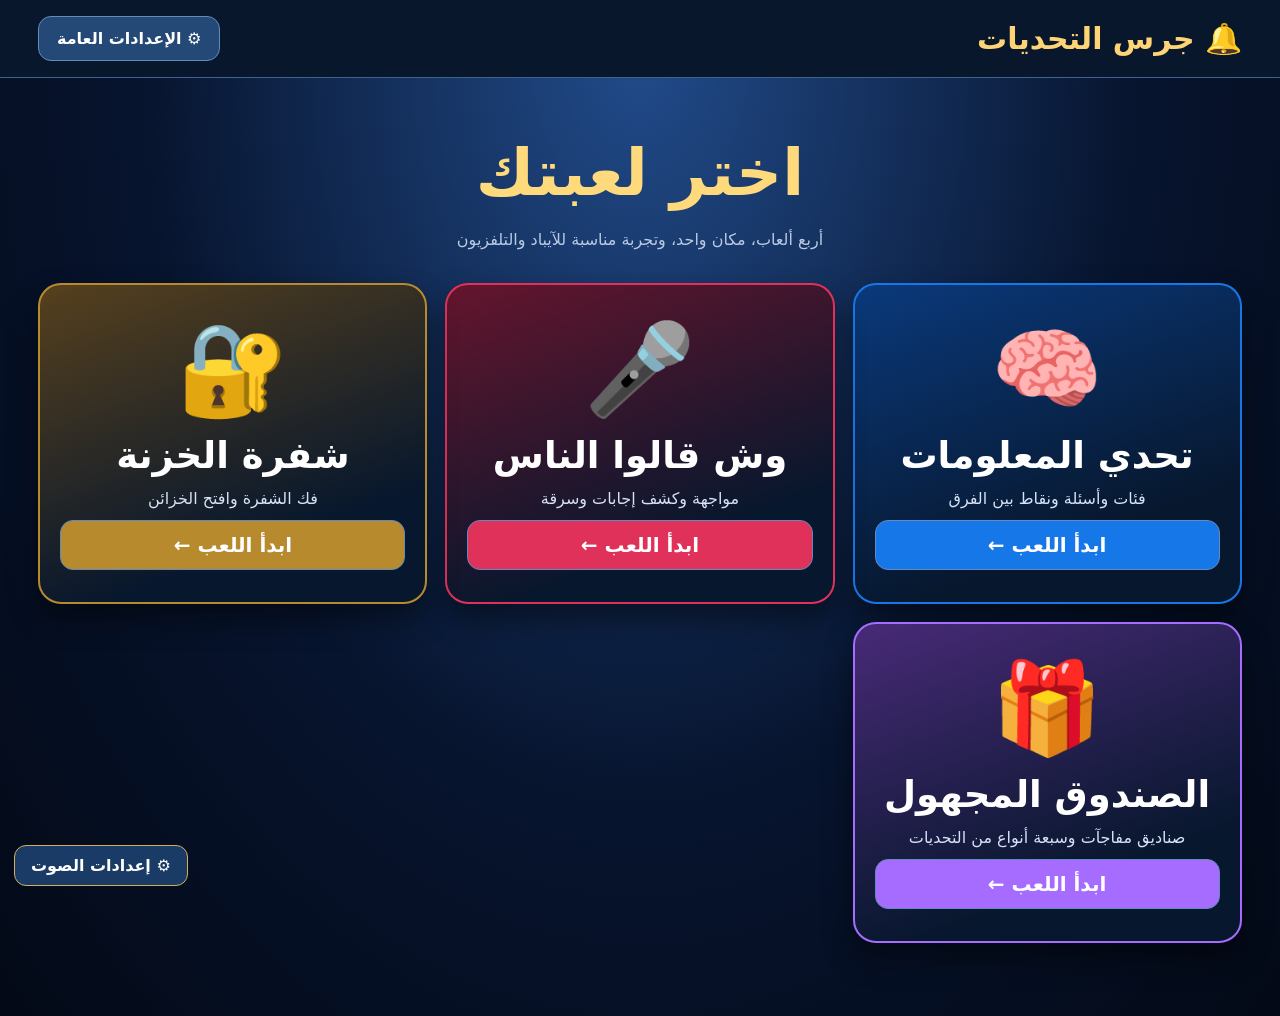
==== commit c5c61f97: "Add files via upload" ====
--- a/index.html
+++ b/index.html
@@ -1 +1,10 @@
-<!doctype html><html lang="ar" dir="rtl"><head><meta charset="utf-8"><meta name="viewport" content="width=device-width,initial-scale=1,viewport-fit=cover"><title>جرس التحديات | الألعاب الثلاث</title><style>:root{font-family:system-ui,Tahoma,sans-serif;color:#fff;background:#061329}*{box-sizing:border-box}body{margin:0;background:radial-gradient(ellipse at 50% 5%,#214b8a,#07142e 55%,#030916);min-height:100vh}header{display:flex;align-items:center;justify-content:space-between;gap:12px;padding:16px clamp(12px,3vw,38px);background:#08172b;border-bottom:1px solid #3c6391;position:sticky;top:0;z-index:3}header strong{color:#ffd477;font-size:clamp(19px,3vw,30px)}button,a.btn{font:inherit;cursor:pointer;border:1px solid #638bc1;color:#fff;background:#244976;padding:12px 18px;border-radius:13px;font-weight:750}button:focus-visible,a:focus-visible{outline:3px solid #ffda76}main{max-width:1400px;margin:auto;padding:clamp(16px,3vw,40px)}h1{text-align:center;color:#ffda7d;font-size:clamp(32px,5vw,64px);margin:20px 0}p.intro{text-align:center;color:#bbcae3}.cards{display:grid;grid-template-columns:repeat(3,minmax(0,1fr));gap:18px;margin:34px 0}.card{border:2px solid var(--edge);border-radius:23px;background:linear-gradient(160deg,var(--glow),#07172d 75%);padding:32px 20px;min-height:300px;text-align:center;box-shadow:0 15px 30px #0007;display:flex;flex-direction:column;align-items:center;justify-content:space-between;gap:12px}.card .emoji{font-size:clamp(60px,7vw,94px)}.card h2{font-size:clamp(24px,3vw,37px);margin:0}.card p{color:#d6e2f7;margin:0}.card button{width:100%;background:var(--edge);color:#fff;font-size:20px}.panel{max-width:620px;margin:20px auto;background:#102442;border:1px solid #547bb0;border-radius:20px;padding:24px}.setting{display:flex;align-items:center;justify-content:space-between;gap:16px;padding:15px 0;border-bottom:1px solid #ffffff20}.setting input{width:24px;height:24px;accent-color:#ffc75c}.note{color:#b7c9e4;font-size:14px;line-height:1.8}#player{display:none}#player.active{display:block}#playerbar{display:flex;justify-content:space-between;align-items:center;gap:10px;flex-wrap:wrap;padding:10px 16px;background:#0a1b34}#frame{display:block;width:100%;height:calc(100dvh - 78px);min-height:650px;border:0;background:#061329}body.playing header,body.playing main{display:none}body.playing #player{display:block}body.playing{overflow:hidden}body.playing #frame{height:calc(100dvh - 70px);min-height:0}@media(max-width:850px){.cards{grid-template-columns:1fr}.card{min-height:210px;padding:22px}.card .emoji{font-size:65px}header{flex-wrap:wrap}}@media(prefers-reduced-motion:reduce){*{animation:none!important;transition:none!important}}</style><script src="jaras-audio.js" defer></script></head><body><header><strong>🔔 جرس التحديات</strong><button onclick="openSettings()">⚙️ الإعدادات العامة</button></header><main id="home"><h1>اختر لعبتك</h1><p class="intro">ثلاث ألعاب، مكان واحد، وتجربة مناسبة للآيباد والتلفزيون</p><div class="cards"><section class="card" style="--edge:#1678e8;--glow:#0a397b"><div class="emoji">🧠</div><h2>تحدي المعلومات</h2><p>فئات وأسئلة ونقاط بين الفرق</p><button onclick="launch('tahaddi_almalomat')">ابدأ اللعب ←</button></section><section class="card" style="--edge:#df315a;--glow:#64152d"><div class="emoji">🎤</div><h2>وش قالوا الناس</h2><p>مواجهة وكشف إجابات وسرقة</p><button onclick="launch('wesh_galou_alnas')">ابدأ اللعب ←</button></section><section class="card" style="--edge:#b88a2e;--glow:#56401d"><div class="emoji">🔐</div><h2>شفرة الخزنة</h2><p>فك الشفرة وافتح الخزائن</p><button onclick="launch('iftah_alkhazna')">ابدأ اللعب ←</button></section><section class="card" style="--edge:#a66cff;--glow:#482a77"><div class="emoji">🎁</div><h2>الصندوق المجهول</h2><p>صناديق مفاجآت وسبعة أنواع من التحديات</p><button onclick="launch('mystery_box')">ابدأ اللعب ←</button></section></div><section id="settings" class="panel" hidden><h2>⚙️ الإعدادات العامة</h2><label class="setting">🔊 تشغيل المؤثرات الصوتية <input id="sound" type="checkbox" checked></label><label class="setting">✨ تشغيل الأنيميشن <input id="motion" type="checkbox" checked></label><label class="setting">🖥️ فتح اللعبة بملء الشاشة <input id="full" type="checkbox"></label><p class="note">تُحفظ الخيارات في هذا المتصفح. بعض الألعاب لها تحكم صوتي داخلي مستقل، لذلك قد تحتاج إلى كتمه داخل اللعبة أيضاً. إعدادات المباراة وFirebase تبقى داخل كل لعبة للحفاظ على وظائفها.</p><button onclick="saveSettings()">حفظ الإعدادات</button></section></main><div id="player"><div id="playerbar"><button onclick="backHome()">⌂ قائمة الألعاب</button><strong id="gameTitle">اللعبة</strong><button onclick="toggleFullscreen()">⛶ ملء الشاشة</button></div><iframe id="frame" title="اللعبة" allow="fullscreen; autoplay" allowfullscreen></iframe></div><script>const games={tahaddi_almalomat:'تحدي المعلومات',wesh_galou_alnas:'وش قالوا الناس',iftah_alkhazna:'شفرة الخزنة',mystery_box:'الصندوق المجهول'};const key='jaras_global_settings';function prefs(){try{return JSON.parse(localStorage.getItem(key)||'{}')}catch(e){return {}}}function openSettings(){let el=document.getElementById('settings');el.hidden=!el.hidden;const p=prefs();document.getElementById('sound').checked=p.sound!==false;document.getElementById('motion').checked=p.motion!==false;document.getElementById('full').checked=p.full===true}function saveSettings(){let p={sound:document.getElementById('sound').checked,motion:document.getElementById('motion').checked,full:document.getElementById('full').checked};localStorage.setItem(key,JSON.stringify(p));if(!p.sound){localStorage.setItem('khazna_sound_v8','off');localStorage.setItem('jaras_sound_muted','1');localStorage.setItem('jaras_champ_mute','1')}else{localStorage.setItem('khazna_sound_v8','on');localStorage.setItem('jaras_sound_muted','0');localStorage.setItem('jaras_champ_mute','0')}document.getElementById('settings').hidden=true}function launch(id){if(!games[id])return;document.getElementById('gameTitle').textContent=games[id];document.getElementById('frame').src=({tahaddi_almalomat:'trivia.html',wesh_galou_alnas:'feud.html',iftah_alkhazna:'vault.html',mystery_box:'mystery.html'})[id];document.body.classList.add('playing');if(prefs().full)toggleFullscreen()}function backHome(){document.body.classList.remove('playing');document.getElementById('frame').src='about:blank';if(document.fullscreenElement)document.exitFullscreen().catch(()=>{})}function toggleFullscreen(){if(document.fullscreenElement)document.exitFullscreen().catch(()=>{});else document.documentElement.requestFullscreen?.().catch(()=>{})}</script><style>#jarasAudioControls{position:fixed;bottom:14px;left:14px;z-index:99999;font:16px system-ui;direction:rtl}#jarasAudioControls button{background:#193b65;color:white;border:1px solid #d5ae5b;border-radius:12px;padding:10px 16px;cursor:pointer}#jarasAudioPanel{display:none;background:#0b1d37;color:white;border:1px solid #c8a44b;padding:18px;border-radius:16px;min-width:250px;box-shadow:0 8px 40px #0009}#jarasAudioPanel label{display:block;margin:14px 0}#jarasAudioPanel input[type=range]{width:100%}</style><div id="jarasAudioControls"><div id="jarasAudioPanel" role="group" aria-label="إعدادات الصوت العامة"><b>🔊 صوت الألعاب الثلاث</b><label><input type="checkbox" id="jaEnable"> تشغيل الأصوات</label><label>مستوى الصوت: <span id="jaValue">90%</span><input id="jaVolume" type="range" min="0" max="100" value="90"></label><label><input type="checkbox" id="jaCountdown"> صوت العد التنازلي</label><button id="jaTest" type="button">▶ تجربة الصوت</button><button id="jaClose" type="button">إغلاق</button></div><button id="jaOpen" type="button">⚙️ إعدادات الصوت</button></div><script>(function(){function ready(){const $=id=>document.getElementById(id),api=window.JarasAudio;if(!api)return;const panel=$('jarasAudioPanel'),v=$('jaVolume'),en=$('jaEnable'),cd=$('jaCountdown');function sync(){let s=api.getSettings();en.checked=s.enabled;v.value=s.volume;cd.checked=s.countdown;$('jaValue').textContent=s.volume+'%'}$('jaOpen').onclick=()=>{sync();panel.style.display=panel.style.display==='block'?'none':'block'};$('jaClose').onclick=()=>panel.style.display='none';en.onchange=()=>api.setSettings({enabled:en.checked});cd.onchange=()=>api.setSettings({countdown:cd.checked});v.oninput=()=>{$('jaValue').textContent=v.value+'%';api.setSettings({volume:Number(v.value)})};$('jaTest').onclick=()=>{api.unlock();api.play('win')};sync()}if(document.readyState==='loading')document.addEventListener('DOMContentLoaded',ready);else ready()})();</script><section id="v53backup" style="margin:20px auto;max-width:680px;text-align:center;background:#10253d;border:1px solid #ad8748;border-radius:16px;padding:16px;color:white"><h2>💾 النسخ الاحتياطي</h2><p>احفظ بيانات الألعاب المحلية في ملف خاص بك قبل تحديث الموقع.</p><button id="v53export">⬇️ تصدير الحفظ</button> <button id="v53import">⬆️ استيراد الحفظ</button><input type="file" id="v53file" accept="application/json" hidden><p style="font-size:12px;color:#b9c9dc">النسخة تشمل بيانات هذا الموقع المخزنة محلياً فقط، ولا تشمل جلسات Firebase على أجهزة أخرى.</p></section><script src="jaras-v53.js"></script><script>if('serviceWorker' in navigator)window.addEventListener('load',()=>navigator.serviceWorker.register('./service-worker.js').catch(()=>{}));</script></body></html>+<!doctype html><html lang="ar" dir="rtl"><head><meta charset="utf-8"><meta name="viewport" content="width=device-width,initial-scale=1,viewport-fit=cover"><title>جرس التحديات | الألعاب الأربع</title><style>:root{font-family:system-ui,Tahoma,sans-serif;color:#fff;background:#061329}*{box-sizing:border-box}body{margin:0;background:radial-gradient(ellipse at 50% 5%,#214b8a,#07142e 55%,#030916);min-height:100vh}header{display:flex;align-items:center;justify-content:space-between;gap:12px;padding:16px clamp(12px,3vw,38px);background:#08172b;border-bottom:1px solid #3c6391;position:sticky;top:0;z-index:3}header strong{color:#ffd477;font-size:clamp(19px,3vw,30px)}button,a.btn{font:inherit;cursor:pointer;border:1px solid #638bc1;color:#fff;background:#244976;padding:12px 18px;border-radius:13px;font-weight:750}button:focus-visible,a:focus-visible{outline:3px solid #ffda76}main{max-width:1400px;margin:auto;padding:clamp(16px,3vw,40px)}h1{text-align:center;color:#ffda7d;font-size:clamp(32px,5vw,64px);margin:20px 0}p.intro{text-align:center;color:#bbcae3}.cards{display:grid;grid-template-columns:repeat(3,minmax(0,1fr));gap:18px;margin:34px 0}.card{border:2px solid var(--edge);border-radius:23px;background:linear-gradient(160deg,var(--glow),#07172d 75%);padding:32px 20px;min-height:300px;text-align:center;box-shadow:0 15px 30px #0007;display:flex;flex-direction:column;align-items:center;justify-content:space-between;gap:12px}.card .emoji{font-size:clamp(60px,7vw,94px)}.card h2{font-size:clamp(24px,3vw,37px);margin:0}.card p{color:#d6e2f7;margin:0}.card button{width:100%;background:var(--edge);color:#fff;font-size:20px}.panel{max-width:620px;margin:20px auto;background:#102442;border:1px solid #547bb0;border-radius:20px;padding:24px}.setting{display:flex;align-items:center;justify-content:space-between;gap:16px;padding:15px 0;border-bottom:1px solid #ffffff20}.setting input{width:24px;height:24px;accent-color:#ffc75c}.note{color:#b7c9e4;font-size:14px;line-height:1.8}#player{display:none}#player.active{display:block}#playerbar{display:flex;justify-content:space-between;align-items:center;gap:10px;flex-wrap:wrap;padding:10px 16px;background:#0a1b34}#frame{display:block;width:100%;height:calc(100dvh - 78px);min-height:650px;border:0;background:#061329}body.playing header,body.playing main{display:none}body.playing #player{display:block}body.playing{overflow:hidden}body.playing #frame{height:calc(100dvh - 70px);min-height:0}@media(max-width:850px){.cards{grid-template-columns:1fr}.card{min-height:210px;padding:22px}.card .emoji{font-size:65px}header{flex-wrap:wrap}}@media(prefers-reduced-motion:reduce){*{animation:none!important;transition:none!important}}</style><script src="jaras-audio.js" defer></script><style id="jaras-iphone-nav-fix">
+html,body{width:100%;max-width:100%;}
+body.playing{overflow:hidden;position:fixed;inset:0;width:100%;height:100dvh;}
+body.playing #player{display:flex;flex-direction:column;position:fixed;inset:0;width:100%;height:100dvh;overflow:hidden;}
+body.playing #playerbar{position:relative;z-index:100001;flex:0 0 auto;display:flex;flex-wrap:nowrap;align-items:center;justify-content:space-between;min-height:58px;padding:calc(8px + env(safe-area-inset-top,0px)) max(10px,env(safe-area-inset-right,0px)) 9px max(10px,env(safe-area-inset-left,0px));background:#0a1b34;box-shadow:0 2px 12px #0009;}
+body.playing #playerbar button{position:relative;z-index:2;flex-shrink:0;min-height:44px;padding:9px 12px;touch-action:manipulation;white-space:nowrap;}
+body.playing #gameTitle{flex:1;min-width:0;overflow:hidden;text-overflow:ellipsis;white-space:nowrap;text-align:center;font-size:clamp(13px,3vw,20px)}
+body.playing #frame{flex:1 1 auto;min-height:0!important;height:0!important;width:100%;border:0;display:block;overflow:auto;-webkit-overflow-scrolling:touch;}
+@media(max-width:480px){body.playing #playerbar{gap:5px}body.playing #playerbar button{font-size:13px;padding:9px 8px}#jarasAudioControls{bottom:max(8px,env(safe-area-inset-bottom,0px))!important;left:8px!important}}
+</style></head><body><header><strong>🔔 جرس التحديات</strong><button onclick="openSettings()">⚙️ الإعدادات العامة</button></header><main id="home"><h1>اختر لعبتك</h1><p class="intro">أربع ألعاب، مكان واحد، وتجربة مناسبة للآيباد والتلفزيون</p><div class="cards"><section class="card" style="--edge:#1678e8;--glow:#0a397b"><div class="emoji">🧠</div><h2>تحدي المعلومات</h2><p>فئات وأسئلة ونقاط بين الفرق</p><button onclick="launch('tahaddi_almalomat')">ابدأ اللعب ←</button></section><section class="card" style="--edge:#df315a;--glow:#64152d"><div class="emoji">🎤</div><h2>وش قالوا الناس</h2><p>مواجهة وكشف إجابات وسرقة</p><button onclick="launch('wesh_galou_alnas')">ابدأ اللعب ←</button></section><section class="card" style="--edge:#b88a2e;--glow:#56401d"><div class="emoji">🔐</div><h2>شفرة الخزنة</h2><p>فك الشفرة وافتح الخزائن</p><button onclick="launch('iftah_alkhazna')">ابدأ اللعب ←</button></section><section class="card" style="--edge:#a66cff;--glow:#482a77"><div class="emoji">🎁</div><h2>الصندوق المجهول</h2><p>صناديق مفاجآت وسبعة أنواع من التحديات</p><button onclick="launch('mystery_box')">ابدأ اللعب ←</button></section></div><section id="settings" class="panel" hidden><h2>⚙️ الإعدادات العامة</h2><label class="setting">🔊 تشغيل المؤثرات الصوتية <input id="sound" type="checkbox" checked></label><label class="setting">✨ تشغيل الأنيميشن <input id="motion" type="checkbox" checked></label><label class="setting">🖥️ فتح اللعبة بملء الشاشة <input id="full" type="checkbox"></label><p class="note">تُحفظ الخيارات في هذا المتصفح. بعض الألعاب لها تحكم صوتي داخلي مستقل، لذلك قد تحتاج إلى كتمه داخل اللعبة أيضاً. إعدادات المباراة وFirebase تبقى داخل كل لعبة للحفاظ على وظائفها.</p><button onclick="saveSettings()">حفظ الإعدادات</button></section></main><div id="player"><div id="playerbar"><button id="gamesHomeButton" type="button" onclick="backHome()" aria-label="العودة إلى قائمة الألعاب">🏠 قائمة الألعاب</button><strong id="gameTitle">اللعبة</strong><button onclick="toggleFullscreen()">⛶ ملء الشاشة</button></div><iframe id="frame" title="اللعبة" allow="fullscreen; autoplay" allowfullscreen></iframe></div><script>const games={tahaddi_almalomat:'تحدي المعلومات',wesh_galou_alnas:'وش قالوا الناس',iftah_alkhazna:'شفرة الخزنة',mystery_box:'الصندوق المجهول'};const key='jaras_global_settings';function prefs(){try{return JSON.parse(localStorage.getItem(key)||'{}')}catch(e){return {}}}function openSettings(){let el=document.getElementById('settings');el.hidden=!el.hidden;const p=prefs();document.getElementById('sound').checked=p.sound!==false;document.getElementById('motion').checked=p.motion!==false;document.getElementById('full').checked=p.full===true}function saveSettings(){let p={sound:document.getElementById('sound').checked,motion:document.getElementById('motion').checked,full:document.getElementById('full').checked};localStorage.setItem(key,JSON.stringify(p));if(!p.sound){localStorage.setItem('khazna_sound_v8','off');localStorage.setItem('jaras_sound_muted','1');localStorage.setItem('jaras_champ_mute','1')}else{localStorage.setItem('khazna_sound_v8','on');localStorage.setItem('jaras_sound_muted','0');localStorage.setItem('jaras_champ_mute','0')}document.getElementById('settings').hidden=true}function launch(id){if(!games[id])return;document.getElementById('gameTitle').textContent=games[id];document.getElementById('frame').src=({tahaddi_almalomat:'trivia.html',wesh_galou_alnas:'feud.html',iftah_alkhazna:'vault.html',mystery_box:'mystery.html'})[id];document.body.classList.add('playing');if(prefs().full)toggleFullscreen()}function backHome(){document.body.classList.remove('playing');document.getElementById('frame').src='about:blank';if(document.fullscreenElement)document.exitFullscreen().catch(()=>{})}function toggleFullscreen(){if(document.fullscreenElement)document.exitFullscreen().catch(()=>{});else document.documentElement.requestFullscreen?.().catch(()=>{})}</script><style>#jarasAudioControls{position:fixed;bottom:14px;left:14px;z-index:99999;font:16px system-ui;direction:rtl}#jarasAudioControls button{background:#193b65;color:white;border:1px solid #d5ae5b;border-radius:12px;padding:10px 16px;cursor:pointer}#jarasAudioPanel{display:none;background:#0b1d37;color:white;border:1px solid #c8a44b;padding:18px;border-radius:16px;min-width:250px;box-shadow:0 8px 40px #0009}#jarasAudioPanel label{display:block;margin:14px 0}#jarasAudioPanel input[type=range]{width:100%}</style><div id="jarasAudioControls"><div id="jarasAudioPanel" role="group" aria-label="إعدادات الصوت العامة"><b>🔊 صوت الألعاب الأربع</b><label><input type="checkbox" id="jaEnable"> تشغيل الأصوات</label><label>مستوى الصوت: <span id="jaValue">90%</span><input id="jaVolume" type="range" min="0" max="100" value="90"></label><label><input type="checkbox" id="jaCountdown"> صوت العد التنازلي</label><button id="jaTest" type="button">▶ تجربة الصوت</button><button id="jaClose" type="button">إغلاق</button></div><button id="jaOpen" type="button">⚙️ إعدادات الصوت</button></div><script>(function(){function ready(){const $=id=>document.getElementById(id),api=window.JarasAudio;if(!api)return;const panel=$('jarasAudioPanel'),v=$('jaVolume'),en=$('jaEnable'),cd=$('jaCountdown');function sync(){let s=api.getSettings();en.checked=s.enabled;v.value=s.volume;cd.checked=s.countdown;$('jaValue').textContent=s.volume+'%'}$('jaOpen').onclick=()=>{sync();panel.style.display=panel.style.display==='block'?'none':'block'};$('jaClose').onclick=()=>panel.style.display='none';en.onchange=()=>api.setSettings({enabled:en.checked});cd.onchange=()=>api.setSettings({countdown:cd.checked});v.oninput=()=>{$('jaValue').textContent=v.value+'%';api.setSettings({volume:Number(v.value)})};$('jaTest').onclick=()=>{api.unlock();api.play('win')};sync()}if(document.readyState==='loading')document.addEventListener('DOMContentLoaded',ready);else ready()})();</script><script src="jaras-v53.js"></script><script>if('serviceWorker' in navigator)window.addEventListener('load',()=>navigator.serviceWorker.register('./service-worker.js').catch(()=>{}));</script></body></html>
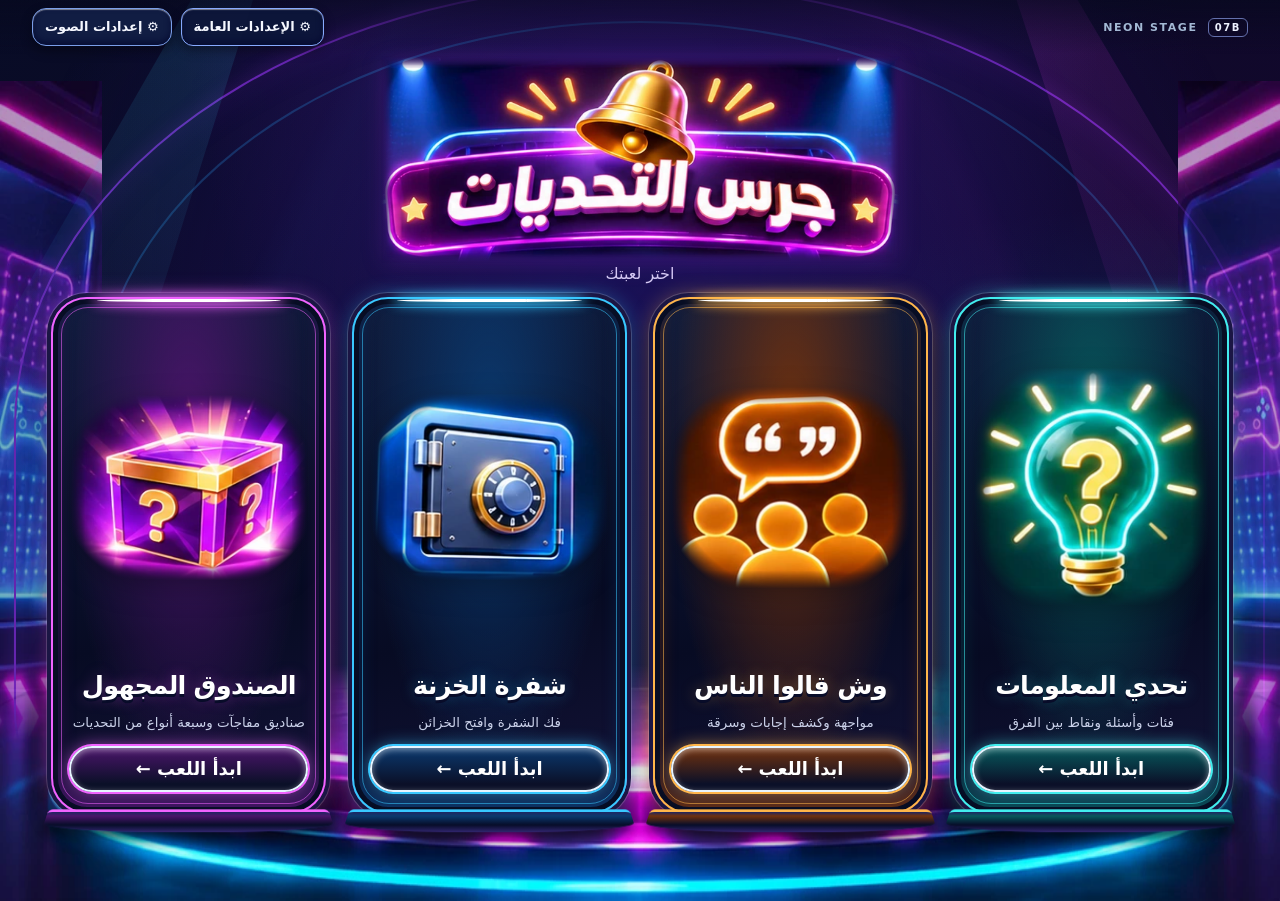
==== commit 0647637b: "Add files via upload" ====
--- a/index.html
+++ b/index.html
@@ -7,4 +7,4 @@
 body.playing #gameTitle{flex:1;min-width:0;overflow:hidden;text-overflow:ellipsis;white-space:nowrap;text-align:center;font-size:clamp(13px,3vw,20px)}
 body.playing #frame{flex:1 1 auto;min-height:0!important;height:0!important;width:100%;border:0;display:block;overflow:auto;-webkit-overflow-scrolling:touch;}
 @media(max-width:480px){body.playing #playerbar{gap:5px}body.playing #playerbar button{font-size:13px;padding:9px 8px}#jarasAudioControls{bottom:max(8px,env(safe-area-inset-bottom,0px))!important;left:8px!important}}
-</style></head><body><header><strong>🔔 جرس التحديات</strong><button onclick="openSettings()">⚙️ الإعدادات العامة</button></header><main id="home"><h1>اختر لعبتك</h1><p class="intro">أربع ألعاب، مكان واحد، وتجربة مناسبة للآيباد والتلفزيون</p><div class="cards"><section class="card" style="--edge:#1678e8;--glow:#0a397b"><div class="emoji">🧠</div><h2>تحدي المعلومات</h2><p>فئات وأسئلة ونقاط بين الفرق</p><button onclick="launch('tahaddi_almalomat')">ابدأ اللعب ←</button></section><section class="card" style="--edge:#df315a;--glow:#64152d"><div class="emoji">🎤</div><h2>وش قالوا الناس</h2><p>مواجهة وكشف إجابات وسرقة</p><button onclick="launch('wesh_galou_alnas')">ابدأ اللعب ←</button></section><section class="card" style="--edge:#b88a2e;--glow:#56401d"><div class="emoji">🔐</div><h2>شفرة الخزنة</h2><p>فك الشفرة وافتح الخزائن</p><button onclick="launch('iftah_alkhazna')">ابدأ اللعب ←</button></section><section class="card" style="--edge:#a66cff;--glow:#482a77"><div class="emoji">🎁</div><h2>الصندوق المجهول</h2><p>صناديق مفاجآت وسبعة أنواع من التحديات</p><button onclick="launch('mystery_box')">ابدأ اللعب ←</button></section></div><section id="settings" class="panel" hidden><h2>⚙️ الإعدادات العامة</h2><label class="setting">🔊 تشغيل المؤثرات الصوتية <input id="sound" type="checkbox" checked></label><label class="setting">✨ تشغيل الأنيميشن <input id="motion" type="checkbox" checked></label><label class="setting">🖥️ فتح اللعبة بملء الشاشة <input id="full" type="checkbox"></label><p class="note">تُحفظ الخيارات في هذا المتصفح. بعض الألعاب لها تحكم صوتي داخلي مستقل، لذلك قد تحتاج إلى كتمه داخل اللعبة أيضاً. إعدادات المباراة وFirebase تبقى داخل كل لعبة للحفاظ على وظائفها.</p><button onclick="saveSettings()">حفظ الإعدادات</button></section></main><div id="player"><div id="playerbar"><button id="gamesHomeButton" type="button" onclick="backHome()" aria-label="العودة إلى قائمة الألعاب">🏠 قائمة الألعاب</button><strong id="gameTitle">اللعبة</strong><button onclick="toggleFullscreen()">⛶ ملء الشاشة</button></div><iframe id="frame" title="اللعبة" allow="fullscreen; autoplay" allowfullscreen></iframe></div><script>const games={tahaddi_almalomat:'تحدي المعلومات',wesh_galou_alnas:'وش قالوا الناس',iftah_alkhazna:'شفرة الخزنة',mystery_box:'الصندوق المجهول'};const key='jaras_global_settings';function prefs(){try{return JSON.parse(localStorage.getItem(key)||'{}')}catch(e){return {}}}function openSettings(){let el=document.getElementById('settings');el.hidden=!el.hidden;const p=prefs();document.getElementById('sound').checked=p.sound!==false;document.getElementById('motion').checked=p.motion!==false;document.getElementById('full').checked=p.full===true}function saveSettings(){let p={sound:document.getElementById('sound').checked,motion:document.getElementById('motion').checked,full:document.getElementById('full').checked};localStorage.setItem(key,JSON.stringify(p));if(!p.sound){localStorage.setItem('khazna_sound_v8','off');localStorage.setItem('jaras_sound_muted','1');localStorage.setItem('jaras_champ_mute','1')}else{localStorage.setItem('khazna_sound_v8','on');localStorage.setItem('jaras_sound_muted','0');localStorage.setItem('jaras_champ_mute','0')}document.getElementById('settings').hidden=true}function launch(id){if(!games[id])return;document.getElementById('gameTitle').textContent=games[id];document.getElementById('frame').src=({tahaddi_almalomat:'trivia.html',wesh_galou_alnas:'feud.html',iftah_alkhazna:'vault.html',mystery_box:'mystery.html'})[id];document.body.classList.add('playing');if(prefs().full)toggleFullscreen()}function backHome(){document.body.classList.remove('playing');document.getElementById('frame').src='about:blank';if(document.fullscreenElement)document.exitFullscreen().catch(()=>{})}function toggleFullscreen(){if(document.fullscreenElement)document.exitFullscreen().catch(()=>{});else document.documentElement.requestFullscreen?.().catch(()=>{})}</script><style>#jarasAudioControls{position:fixed;bottom:14px;left:14px;z-index:99999;font:16px system-ui;direction:rtl}#jarasAudioControls button{background:#193b65;color:white;border:1px solid #d5ae5b;border-radius:12px;padding:10px 16px;cursor:pointer}#jarasAudioPanel{display:none;background:#0b1d37;color:white;border:1px solid #c8a44b;padding:18px;border-radius:16px;min-width:250px;box-shadow:0 8px 40px #0009}#jarasAudioPanel label{display:block;margin:14px 0}#jarasAudioPanel input[type=range]{width:100%}</style><div id="jarasAudioControls"><div id="jarasAudioPanel" role="group" aria-label="إعدادات الصوت العامة"><b>🔊 صوت الألعاب الأربع</b><label><input type="checkbox" id="jaEnable"> تشغيل الأصوات</label><label>مستوى الصوت: <span id="jaValue">90%</span><input id="jaVolume" type="range" min="0" max="100" value="90"></label><label><input type="checkbox" id="jaCountdown"> صوت العد التنازلي</label><button id="jaTest" type="button">▶ تجربة الصوت</button><button id="jaClose" type="button">إغلاق</button></div><button id="jaOpen" type="button">⚙️ إعدادات الصوت</button></div><script>(function(){function ready(){const $=id=>document.getElementById(id),api=window.JarasAudio;if(!api)return;const panel=$('jarasAudioPanel'),v=$('jaVolume'),en=$('jaEnable'),cd=$('jaCountdown');function sync(){let s=api.getSettings();en.checked=s.enabled;v.value=s.volume;cd.checked=s.countdown;$('jaValue').textContent=s.volume+'%'}$('jaOpen').onclick=()=>{sync();panel.style.display=panel.style.display==='block'?'none':'block'};$('jaClose').onclick=()=>panel.style.display='none';en.onchange=()=>api.setSettings({enabled:en.checked});cd.onchange=()=>api.setSettings({countdown:cd.checked});v.oninput=()=>{$('jaValue').textContent=v.value+'%';api.setSettings({volume:Number(v.value)})};$('jaTest').onclick=()=>{api.unlock();api.play('win')};sync()}if(document.readyState==='loading')document.addEventListener('DOMContentLoaded',ready);else ready()})();</script><script src="jaras-v53.js"></script><script>if('serviceWorker' in navigator)window.addEventListener('load',()=>navigator.serviceWorker.register('./service-worker.js').catch(()=>{}));</script></body></html>+</style><link rel="stylesheet" href="neon-stage.css?v=stage7b-images"><script src="neon-view.js?v=stage7b-images" defer></script><link rel="stylesheet" href="jaras-motion.css?v=motion01"><script src="jaras-motion.js?v=motion01" defer></script><script defer src="jaras-announcer.js?v=approved"></script><script src="jaras-sound-extras.js?v=official1" defer></script></head><body class="neon-app neon-hub" data-neon-build="stage-7b"><header class="hub-toolbar"><div class="hub-version" aria-label="Neon Stage 7B">NEON STAGE <b>07B</b></div><div class="hub-tools"><button onclick="openSettings()">⚙️ الإعدادات العامة</button></div></header><main id="home" class="hub-stage"><div class="stage-set" aria-hidden="true"><i></i><i></i><i></i><i></i></div><div class="hub-marquee"><h1 class="sr-only">جرس التحديات</h1><img class="brand-logo" src="[data-uri]